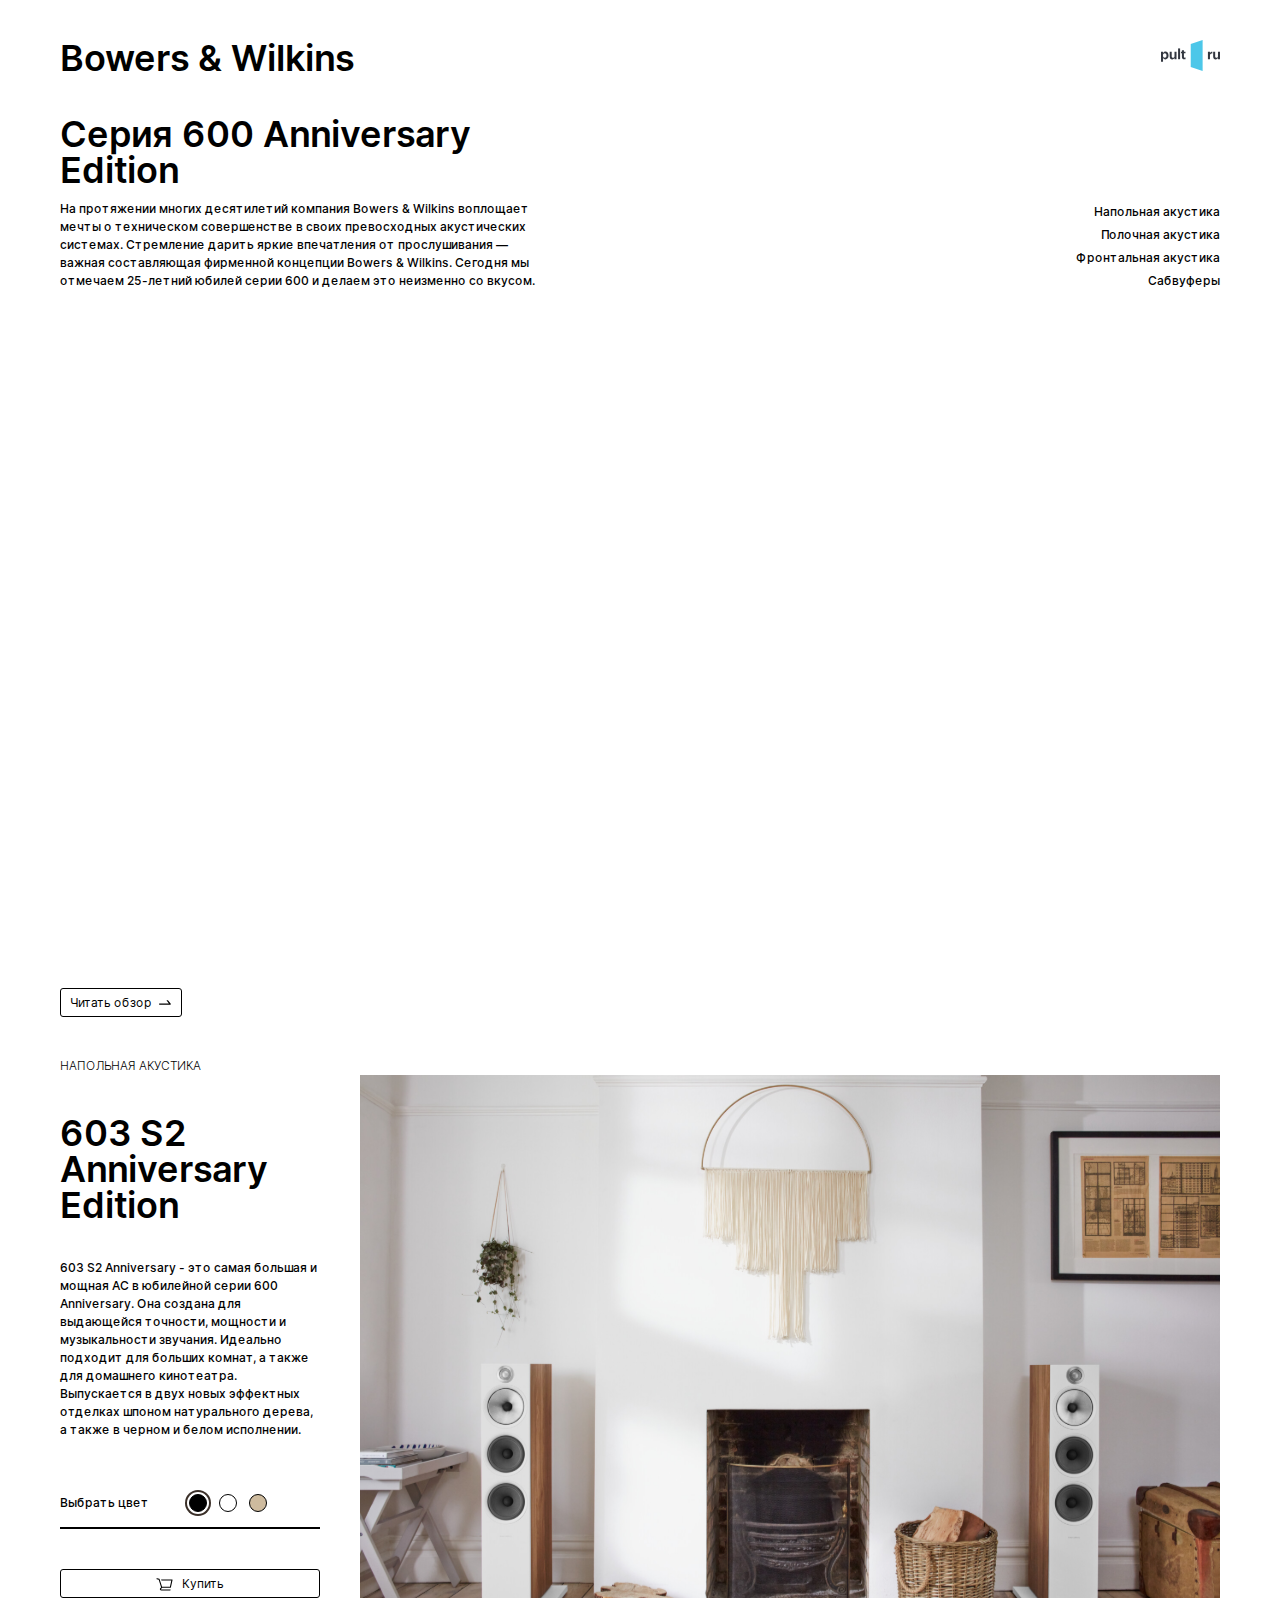
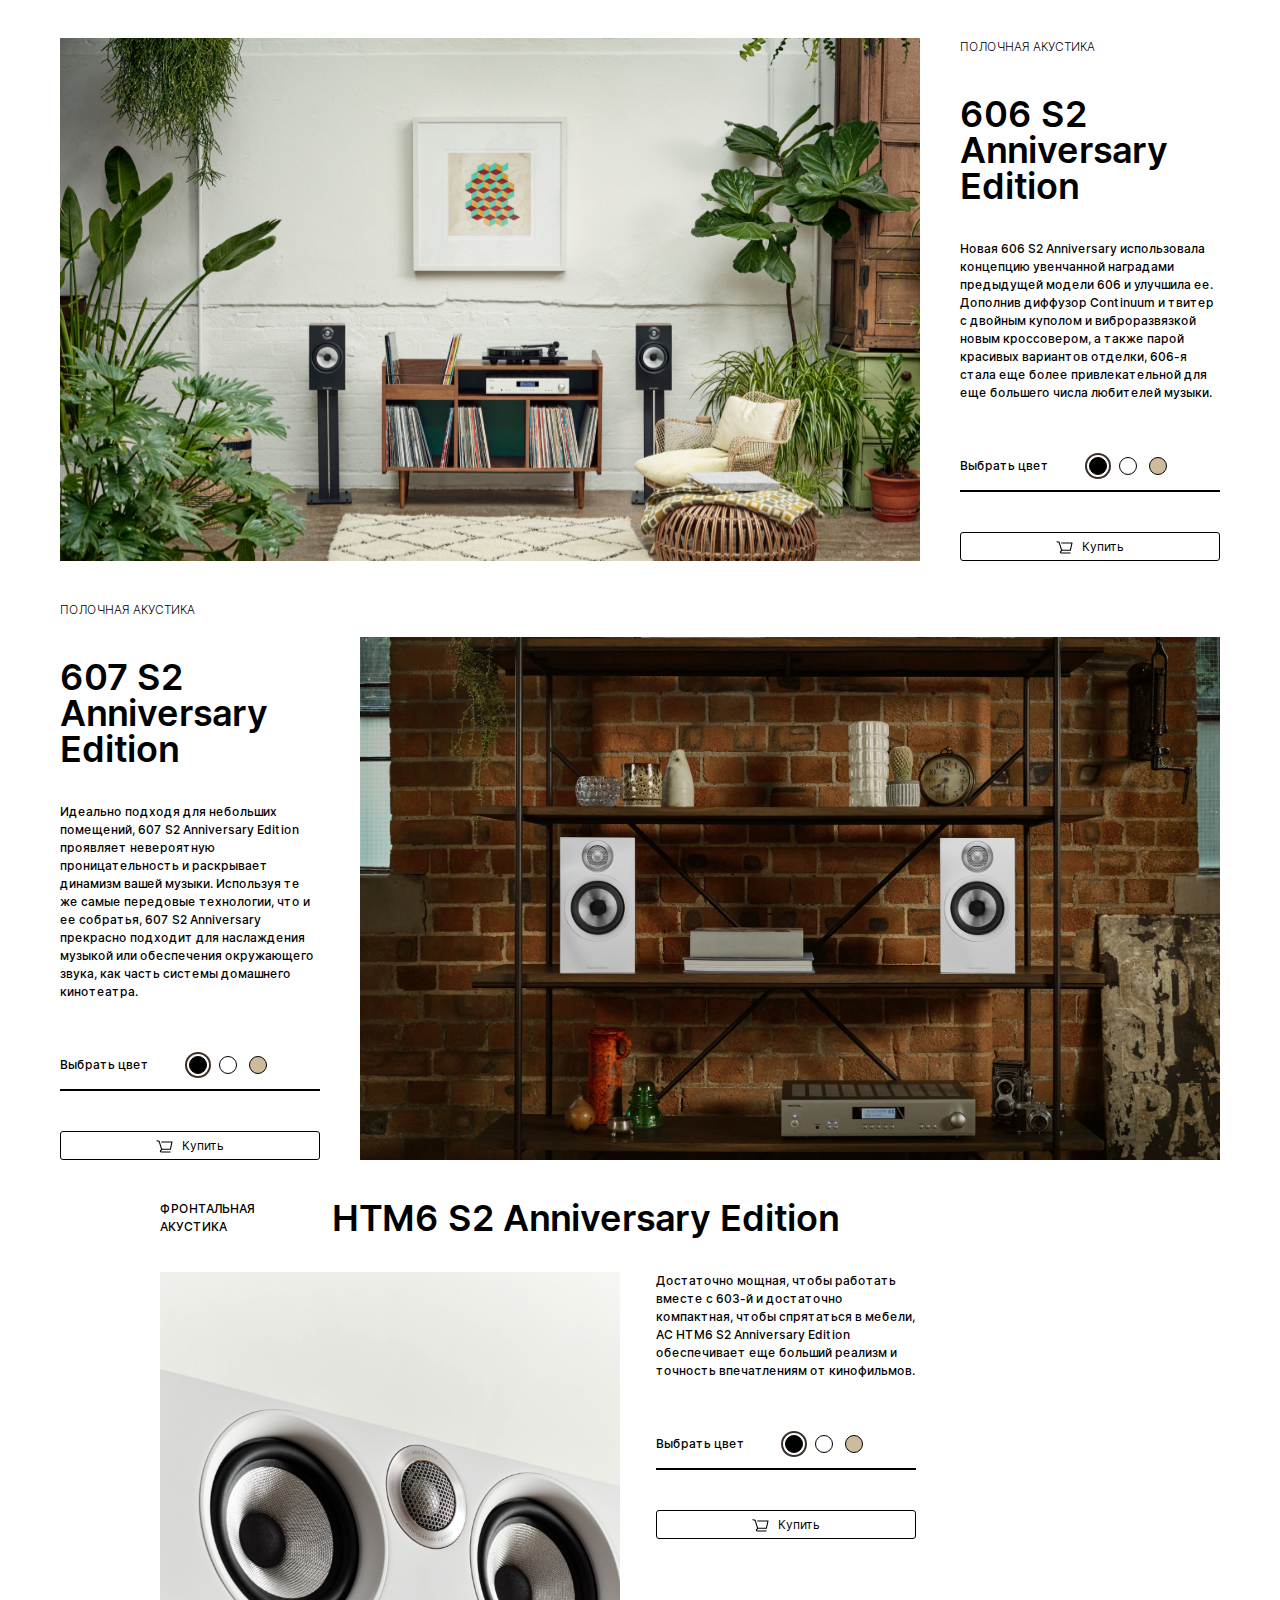
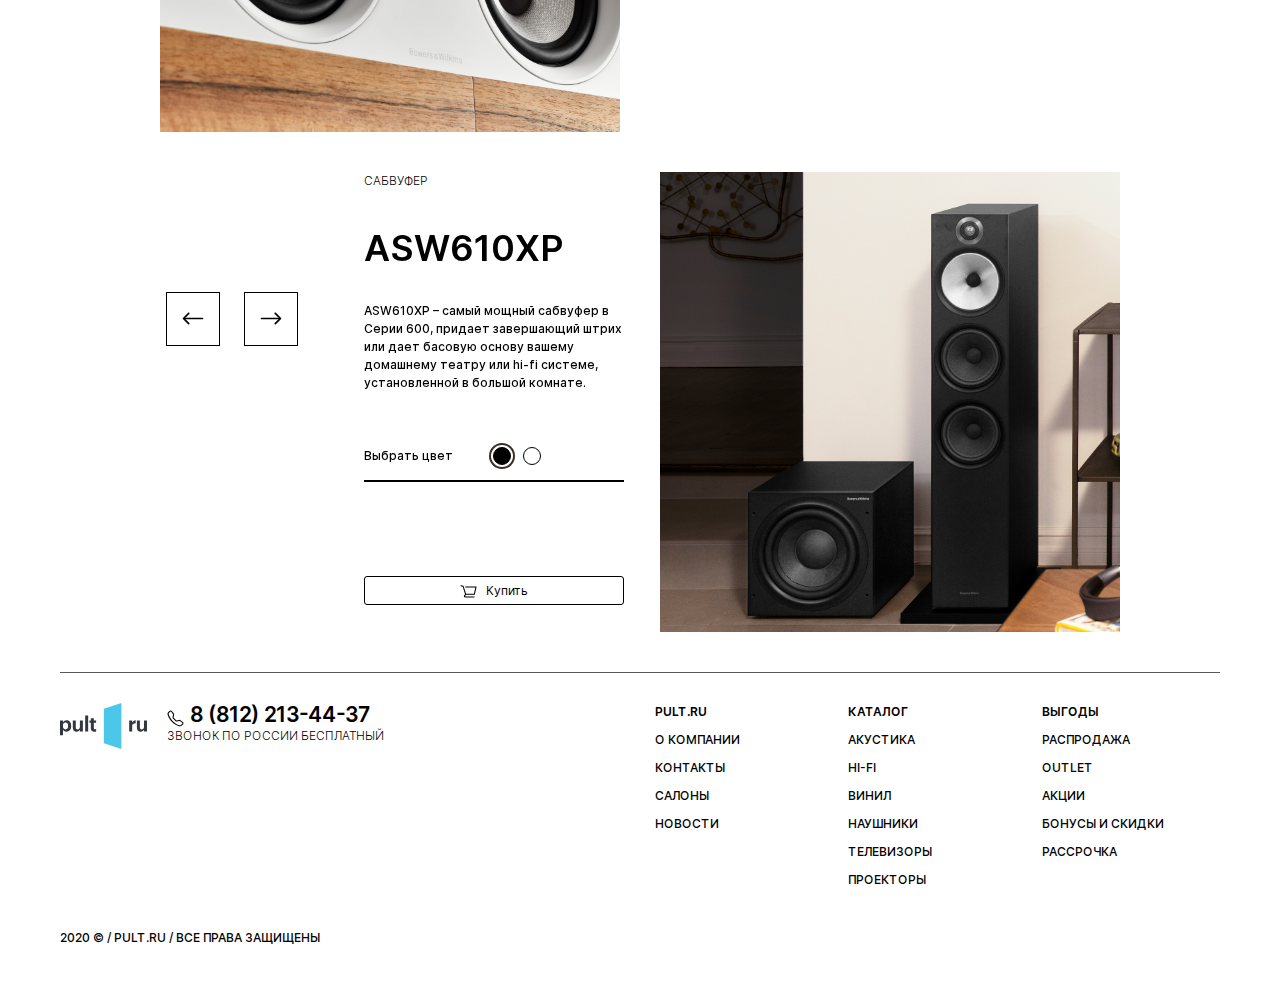
==== bw/index.html @ 17793ae1 "bw add article" ====
<!DOCTYPE html>
<html lang="en">
<head>
    <meta charset="UTF-8">
    <meta name="viewport" content="width=device-width, maximum-scale=1, initial-scale=1.0">
    <meta http-equiv="X-UA-Compatible" content="IE=edge">
    <meta name="format-detection" content="telephone=no">
    <link rel="stylesheet" href="libs/bootstrap-4.5.3-dist/css/bootstrap.min.css">
    <link rel="stylesheet" href="fonts/Inter/stylesheet.css">
    <link rel="stylesheet" charset="utf-8" type="text/css" href="css/main.css">
</head>
<body>
    <header>
        <div class="container d-flex flex-wrap justify-content-between">
            <a href="https://st-petersburg.pult.ru/product/akusticheskie-sistemy--akustika-/polochnaya-akustika/b_w/" class="title-1 col-4 col-md-3 col-lg-4 p-0">Bowers & Wilkins</a>
            <a href="https://www.pult.ru/" class="header-logo__pult col-4 col-md-2 col-lg-1 p-0 text-right">
                <img src="img/logo_pult.svg" alt="Лого pult">
            </a>

        </div>
    </header>
    <section>
        <div class="container d-flex flex-wrap justify-content-between align-items-end">
            <div class="col-5 p-0">
                <div class="title-1 w-100 mb-3">Серия 600 Anniversary Edition</div>
                <div>На протяжении многих десятилетий компания Bowers & Wilkins воплощает мечты о техническом совершенстве в своих превосходных акустических системах. Стремление дарить яркие впечатления от прослушивания — важная составляющая фирменной концепции Bowers & Wilkins. Сегодня мы отмечаем 25-летний юбилей серии 600 и делаем это неизменно со вкусом.</div>
            </div>
            <nav class="col-12 col-md-4 col-lg-2 p-0">
                <a href="#floor" class="w-100">Напольная акустика</a>
                <a href="#shelf" class="w-100">Полочная акустика</a>
                <a href="#front" class="w-100">Фронтальная акустика</a>
                <a href="#sub" class="w-100">Сабвуферы</a>
            </nav>
            <div class="w-100 iframe-wrapper mt-5">
                <iframe  class="w-100" src="https://www.youtube.com/embed/kLLnOXCxFtc" frameborder="0" allow="accelerometer; autoplay; clipboard-write; encrypted-media; gyroscope; picture-in-picture" allowfullscreen></iframe>
            </div>
            <a href="#" class="btn d-flex align-items-center justify-content-center">
                <span class="mr-2">Читать обзор</span>
                <i class="icon icon-arrow"></i>
                <i class="icon icon-arrow-black"></i>
            </a>
        </div>
    </section>
    <section id="floor">
        <div class="container d-flex flex-wrap justify-content-between align-items-end">
            <div class="banner banner-603 order-2"></div>
            <div class="item-details">
                <div class="section-descr text-uppercase">напольная акустика</div>
                <div class="title-1 mb-5">603 S2 Anniversary Edition</div>
                <div class="w-100 item-descr-txt">603 S2 Anniversary - это самая большая и мощная АС в юбилейной серии 600 Anniversary. Она создана для выдающейся точности, мощности и музыкальности звучания. Идеально подходит для больших комнат, а также для домашнего кинотеатра. Выпускается в двух новых эффектных отделках шпоном натурального дерева, а также в черном и белом исполнении.</div>
                <div class="colour-block d-flex flex-wrap align-items-center">
                    <div>Выбрать цвет</div>
                    <div class="colour-block-list d-flex flex-wrap">
                        <div class="colour-block-list-item black js-toggle-link active" data-url="https://www.pult.ru/product/napolnaya-akustika-b%26w-603-s2-anniversary-edition-matte-black" data-target=".btn-toggle-link-floor"></div>
                        <div class="colour-block-list-item white  js-toggle-link" data-url="https://www.pult.ru/product/napolnaya-akustika-b%26w-603-s2-anniversary-edition-matte-white" data-target=".btn-toggle-link-floor"></div>
                        <div class="colour-block-list-item beige  js-toggle-link" data-url="https://www.pult.ru/product/napolnaya-akustika-b%26w-603-s2-anniversary-edition-oak" data-target=".btn-toggle-link-floor"></div>
                    </div>
                </div>
                <a href="https://www.pult.ru/product/napolnaya-akustika-b%26w-603-s2-anniversary-edition-matte-black" class="btn btn-toggle-link-floor w-100">
                    <i class="icon icon-cart mr-2"></i>
                    <i class="icon icon-cart-black mr-2"></i>
                    Купить
                </a>
            </div>
        </div>
    </section>
    <section id="shelf">
        <div class="container d-flex flex-wrap justify-content-between align-items-end">
            <div class="banner banner-606"></div>
            <div class="item-details">
                <div class="section-descr text-uppercase">полочная акустика</div>
                <div class="title-1 mb-5">606 S2 Anniversary Edition</div>
                <div class="w-100 item-descr-txt">Новая 606 S2 Anniversary использовала концепцию увенчанной наградами предыдущей модели 606 и улучшила ее. Дополнив диффузор Continuum и твитер с двойным куполом и виброразвязкой новым кроссовером, а также парой красивых вариантов отделки, 606-я стала еще более привлекательной для еще большего числа любителей музыки.</div>
                <div class="colour-block d-flex flex-wrap align-items-center">
                    <div>Выбрать цвет</div>
                    <div class="colour-block-list d-flex flex-wrap">
                        <div class="colour-block-list-item black js-toggle-link active" data-url="https://www.pult.ru/product/polochnaya-akustika-b%26w-606-s2-anniversary-edition-matte-black" data-target=".btn-toggle-link-shelf"></div>
                        <div class="colour-block-list-item white  js-toggle-link" data-url="https://www.pult.ru/product/polochnaya-akustika-b%26w-606-s2-anniversary-edition-matte-white" data-target=".btn-toggle-link-shelf"></div>
                        <div class="colour-block-list-item beige  js-toggle-link" data-url="https://www.pult.ru/product/polochnaya-akustika-b%26w-606-s2-anniversary-edition-oak" data-target=".btn-toggle-link-shelf"></div>
                    </div>
                </div>
                <a href="https://www.pult.ru/product/polochnaya-akustika-b%26w-606-s2-anniversary-edition-matte-black" class="btn btn-toggle-link-shelf w-100">
                    <i class="icon icon-cart mr-2"></i>
                    <i class="icon icon-cart-black mr-2"></i>
                    Купить
                </a>
            </div>
        </div>
    </section>
    <section id="shelf2">
        <div class="container d-flex flex-wrap justify-content-between align-items-end">
            <div class="banner banner-607 order-2"></div>
            <div class="item-details mr-5">
                <div class="section-descr text-uppercase">полочная акустика</div>
                <div class="title-1 mb-5">607 S2 Anniversary Edition</div>
                <div class="w-100 item-descr-txt">Идеально подходя для небольших помещений, 607 S2 Anniversary Edition проявляет невероятную проницательность и раскрывает динамизм вашей музыки. Используя те же самые передовые технологии, что и ее собратья, 607 S2 Anniversary прекрасно подходит для наслаждения музыкой или обеспечения окружающего звука, как часть системы домашнего кинотеатра.</div>
                <div class="colour-block d-flex flex-wrap align-items-center">
                    <div>Выбрать цвет</div>
                    <div class="colour-block-list d-flex flex-wrap">
                        <div class="colour-block-list-item black js-toggle-link active" data-url="https://www.pult.ru/product/polochnaya-akustika-b%26w-607-s2-anniversary-edition-matte-black" data-target=".btn-toggle-link-shelf2"></div>
                        <div class="colour-block-list-item white  js-toggle-link" data-url="https://www.pult.ru/product/polochnaya-akustika-b%26w-607-s2-anniversary-edition-matte-white" data-target=".btn-toggle-link-shelf2"></div>
                        <div class="colour-block-list-item beige  js-toggle-link" data-url="https://www.pult.ru/product/polochnaya-akustika-b%26w-607-s2-anniversary-edition-oak" data-target=".btn-toggle-link-shelf2"></div>
                    </div>
                </div>
                <a href="https://www.pult.ru/product/polochnaya-akustika-b%26w-607-s2-anniversary-edition-matte-black" class="btn btn-toggle-link-shelf2 w-100">
                    <i class="icon icon-cart mr-2"></i>
                    <i class="icon icon-cart-black mr-2"></i>
                    Купить
                </a>
            </div>
        </div>
    </section>
    <section id="front">
        <div class="container d-flex flex-wrap">
            <div class="d-flex flex-wrap w-100">
                <div class="section-descr text-uppercase col-lg-2 p-0 mr-3">фронтальная акустика</div>
                <div class="title-1 mb-5 col-lg-7 p-0">HTM6 S2 Anniversary Edition</div>
            </div>
            <div class="banner banner-small banner-htm6 mr-5"></div>
            <div class="item-details">
                <div class="w-100 item-descr-txt">Достаточно мощная, чтобы работать вместе с 603-й и достаточно компактная, чтобы спрятаться в мебели, АС HTM6 S2 Anniversary Edition обеспечивает еще больший реализм и точность впечатлениям от кинофильмов.</div>
                <div class="colour-block d-flex flex-wrap align-items-center">
                    <div>Выбрать цвет</div>
                    <div class="colour-block-list d-flex flex-wrap">
                        <div class="colour-block-list-item black js-toggle-link active" data-url="https://www.pult.ru/product/akustika-centralnogo-kanala-b%26w-htm6-s2-anniversary-edition-matte-black" data-target=".btn-toggle-link-front"></div>
                        <div class="colour-block-list-item white  js-toggle-link" data-url="https://www.pult.ru/product/akustika-centralnogo-kanala-b%26w-htm6-s2-anniversary-edition-matte-white" data-target=".btn-toggle-link-front"></div>
                        <div class="colour-block-list-item beige  js-toggle-link" data-url="https://www.pult.ru/product/akustika-centralnogo-kanala-b%26w-htm6-s2-anniversary-edition-oak" data-target=".btn-toggle-link-front"></div>
                    </div>
                </div>
                <a href="https://www.pult.ru/product/akustika-centralnogo-kanala-b%26w-htm6-s2-anniversary-edition-matte-black" class="btn btn-toggle-link-front w-100">
                    <i class="icon icon-cart mr-2"></i>
                    <i class="icon icon-cart-black mr-2"></i>
                    Купить
                </a>
            </div>
        </div>
    </section>
    <section id="sub">
        <div class="container d-flex flex-wrap justify-content-end">
            <div class="banner banner-small banner-asw order-2"></div>
            <div class="item-details mr-5">
                <div class="section-descr text-uppercase">Сабвуфер</div>
                <div class="slider js-slider" data-autoplay="false"
                     data-autoplaySpeed="5000" data-infinite="false" data-speed="1000" data-arrows="true" data-dots="false">
                    <div class="slider-item">
                        <div class="title-1 mb-5">ASW610XP</div>
                        <div class="w-100 item-descr-txt">ASW610XP – самый мощный сабвуфер в Серии 600, придает завершающий штрих или дает басовую основу вашему домашнему театру или hi-fi системе, установленной в большой комнате.</div>
                        <div class="colour-block d-flex flex-wrap align-items-center">
                            <div>Выбрать цвет</div>
                            <div class="colour-block-list d-flex flex-wrap">
                                <div class="colour-block-list-item black js-toggle-link active" data-url="https://st-petersburg.pult.ru/product/sabvufer-b-w-asw-610xp-2018-black" data-target=".btn-toggle-link-subxp"></div>
                                <div class="colour-block-list-item white  js-toggle-link" data-url="https://st-petersburg.pult.ru/product/sabvufer-b-w-asw-610xp-2018-white" data-target=".btn-toggle-link-subxp"></div>
                            </div>
                        </div>
                    </div>
                    <div class="slider-item">
                        <div class="title-1 mb-5">ASW610</div>
                        <div class="w-100 item-descr-txt">Длинноходный басовый драйвер ASW610 диаметром 250 мм позволяет перемещать большие объемы воздуха, что необходимо для высокого качества низких частот, а его 200-ваттный аудиофильский усилитель класса D обеспечивает компактному сабвуферу малое выделение тепла.</div>
                        <div class="colour-block d-flex flex-wrap align-items-center">
                            <div>Выбрать цвет</div>
                            <div class="colour-block-list d-flex flex-wrap">
                                <div class="colour-block-list-item black js-toggle-link active" data-url="https://st-petersburg.pult.ru/product/sabvufer-b%26w-asw610--2018--matte-black" data-target=".btn-toggle-link-subxp"></div>
                                <div class="colour-block-list-item white  js-toggle-link" data-url="https://st-petersburg.pult.ru/product/sabvufer-b%26w-asw610--2018--matte-white" data-target=".btn-toggle-link-subxp"></div>
                            </div>
                        </div>
                    </div>
                    <div class="slider-item">
                        <div class="title-1 mb-5">ASW608</div>
                        <div class="w-100 item-descr-txt">При создании масштабного звучания в малых пространствах нет соперников у ASW608 - самого компактного сабвуфера в Серии 600.</div>
                        <div class="colour-block d-flex flex-wrap align-items-center">
                            <div>Выбрать цвет</div>
                            <div class="colour-block-list d-flex flex-wrap">
                                <div class="colour-block-list-item black js-toggle-link active" data-url="https://st-petersburg.pult.ru/product/sabvufer-b%26w-asw608--2018--matte-black" data-target=".btn-toggle-link-subxp"></div>
                                <div class="colour-block-list-item white  js-toggle-link" data-url="https://st-petersburg.pult.ru/product/sabvufer-b%26w-asw608--2018--matte-white" data-target=".btn-toggle-link-subxp"></div>
                            </div>
                        </div>
                    </div>
                </div>
                <a href="https://st-petersburg.pult.ru/product/sabvufer-b-w-asw-610xp-2018-black" class="btn btn-toggle-link-subxp w-100">
                    <i class="icon icon-cart mr-2"></i>
                    <i class="icon icon-cart-black mr-2"></i>
                    Купить
                </a>
            </div>
        </div>
    </section>
    <div class="container">
        <hr>
    </div>
    <footer>
        <div class="container d-flex flex-wrap justify-content-between align-items-start">
            <div class="col-12 col-md-4 p-0 mb-5 mb-md-0 d-flex flex-wrap align-items-center">
                <a href="https://www.pult.ru/" class="footer-logo">
                    <img src="img/logo_pult.svg" alt="Лого pult">
                </a>
                <div class="contacts">
                    <div><i class="icon icon-phone mr-2"></i><span class="text-bold text-uppercase">8 (812) 213-44-37</span></div>
                    <div class="contacts-descr text-uppercase">Звонок по России бесплатный</div>
                </div>
            </div>
            <div class="col-12 col-md-6 p-0 d-flex flex-wrap justify-content-between">
                <div class="col-4 text-uppercase">
                    <div class="bold">PULT.RU</div>
                    <a href="https://www.pult.ru/company/pochemu-vybirayut-pult-ru">О компании</a>
                    <a href="https://www.pult.ru/contacts/">контакты</a>
                    <a href="https://www.pult.ru/contacts/">салоны</a>
                    <a href="https://www.pult.ru/news/">новости</a>
                </div>
                <div class="col-4 text-uppercase">
                    <div class="bold">Каталог</div>
                    <a href="https://www.pult.ru/main/akustika/index.html">акустика</a>
                    <a href="https://www.pult.ru/main/hi-fi/index.html">Hi-Fi</a>
                    <a href="https://www.pult.ru/main/vinil/index.html">винил</a>
                    <a href="https://www.pult.ru/main/naushniki/index.html">наушники</a>
                    <a href="https://www.pult.ru/main/televizory/index.html">телевизоры</a>
                    <a href="https://www.pult.ru/main/proektory/index.html">проекторы</a>
                </div>
                <div class="col-4 text-uppercase">
                    <div class="bold">выгоды</div>
                    <a href="https://www.pult.ru/sale/rasprodaja/">распродажа</a>
                    <a href="https://www.pult.ru/sale/outlet/">Outlet</a>
                    <a href="https://www.pult.ru/action/">акции</a>
                    <a href="https://www.pult.ru/skidki-i-bonusi/">бонусы и скидки</a>
                    <a href="https://www.pult.ru/oplata/pokupka-v-rassrochku">рассрочка</a>
                </div>
            </div>
            <div class="col-12 p-0 rights-block text-uppercase">
                2020 © / pult.ru / все права защищены
            </div>
        </div>
    </footer>
    <script src="libs/jquery1.12.4/script.js"></script>
    <script src="libs/slick/script.js"></script>
    <script src="js/modules/slider/script.js"></script>
    <script src="libs/bootstrap-4.5.3-dist/js/bootstrap.min.js"></script>
    <script src="js/index.js"></script>
</body>
</html>
---- bw/fonts/Inter/stylesheet.css ----
@font-face {
    font-family: 'Inter';
    src: url('Inter-BoldItalic.eot');
    src: local('Inter Bold Italic'), local('Inter-BoldItalic'),
        url('Inter-BoldItalic.eot?#iefix') format('embedded-opentype'),
        url('Inter-BoldItalic.woff2') format('woff2'),
        url('Inter-BoldItalic.woff') format('woff'),
        url('Inter-BoldItalic.ttf') format('truetype');
    font-weight: bold;
    font-style: italic;
}

@font-face {
    font-family: 'Inter';
    src: url('Inter-MediumItalic.eot');
    src: local('Inter Medium Italic'), local('Inter-MediumItalic'),
        url('Inter-MediumItalic.eot?#iefix') format('embedded-opentype'),
        url('Inter-MediumItalic.woff2') format('woff2'),
        url('Inter-MediumItalic.woff') format('woff'),
        url('Inter-MediumItalic.ttf') format('truetype');
    font-weight: 500;
    font-style: italic;
}

@font-face {
    font-family: 'Inter';
    src: url('Inter-ThinItalicBETA.eot');
    src: local('Inter Thin Italic BETA'), local('Inter-ThinItalicBETA'),
        url('Inter-ThinItalicBETA.eot?#iefix') format('embedded-opentype'),
        url('Inter-ThinItalicBETA.woff2') format('woff2'),
        url('Inter-ThinItalicBETA.woff') format('woff'),
        url('Inter-ThinItalicBETA.ttf') format('truetype');
    font-weight: 100;
    font-style: italic;
}

@font-face {
    font-family: 'Inter';
    src: url('Inter-Regular.eot');
    src: local('Inter Regular'), local('Inter-Regular'),
        url('Inter-Regular.eot?#iefix') format('embedded-opentype'),
        url('Inter-Regular.woff2') format('woff2'),
        url('Inter-Regular.woff') format('woff'),
        url('Inter-Regular.ttf') format('truetype');
    font-weight: normal;
    font-style: normal;
}

@font-face {
    font-family: 'Inter';
    src: url('Inter-Black.eot');
    src: local('Inter Black'), local('Inter-Black'),
        url('Inter-Black.eot?#iefix') format('embedded-opentype'),
        url('Inter-Black.woff2') format('woff2'),
        url('Inter-Black.woff') format('woff'),
        url('Inter-Black.ttf') format('truetype');
    font-weight: 900;
    font-style: normal;
}

@font-face {
    font-family: 'Inter';
    src: url('Inter-BlackItalic.eot');
    src: local('Inter Black Italic'), local('Inter-BlackItalic'),
        url('Inter-BlackItalic.eot?#iefix') format('embedded-opentype'),
        url('Inter-BlackItalic.woff2') format('woff2'),
        url('Inter-BlackItalic.woff') format('woff'),
        url('Inter-BlackItalic.ttf') format('truetype');
    font-weight: 900;
    font-style: italic;
}

@font-face {
    font-family: 'Inter';
    src: url('Inter-LightBETA.eot');
    src: local('Inter Light BETA'), local('Inter-LightBETA'),
        url('Inter-LightBETA.eot?#iefix') format('embedded-opentype'),
        url('Inter-LightBETA.woff2') format('woff2'),
        url('Inter-LightBETA.woff') format('woff'),
        url('Inter-LightBETA.ttf') format('truetype');
    font-weight: 300;
    font-style: normal;
}

@font-face {
    font-family: 'Inter';
    src: url('Inter-SemiBold.eot');
    src: local('Inter Semi Bold'), local('Inter-SemiBold'),
        url('Inter-SemiBold.eot?#iefix') format('embedded-opentype'),
        url('Inter-SemiBold.woff2') format('woff2'),
        url('Inter-SemiBold.woff') format('woff'),
        url('Inter-SemiBold.ttf') format('truetype');
    font-weight: 600;
    font-style: normal;
}

@font-face {
    font-family: 'Inter';
    src: url('Inter-ExtraBoldItalic.eot');
    src: local('Inter Extra Bold Italic'), local('Inter-ExtraBoldItalic'),
        url('Inter-ExtraBoldItalic.eot?#iefix') format('embedded-opentype'),
        url('Inter-ExtraBoldItalic.woff2') format('woff2'),
        url('Inter-ExtraBoldItalic.woff') format('woff'),
        url('Inter-ExtraBoldItalic.ttf') format('truetype');
    font-weight: 800;
    font-style: italic;
}

@font-face {
    font-family: 'Inter';
    src: url('Inter-Bold.eot');
    src: local('Inter Bold'), local('Inter-Bold'),
        url('Inter-Bold.eot?#iefix') format('embedded-opentype'),
        url('Inter-Bold.woff2') format('woff2'),
        url('Inter-Bold.woff') format('woff'),
        url('Inter-Bold.ttf') format('truetype');
    font-weight: bold;
    font-style: normal;
}

@font-face {
    font-family: 'Inter';
    src: url('Inter-ExtraLightItalicBETA.eot');
    src: local('Inter Extra Light Italic BETA'), local('Inter-ExtraLightItalicBETA'),
        url('Inter-ExtraLightItalicBETA.eot?#iefix') format('embedded-opentype'),
        url('Inter-ExtraLightItalicBETA.woff2') format('woff2'),
        url('Inter-ExtraLightItalicBETA.woff') format('woff'),
        url('Inter-ExtraLightItalicBETA.ttf') format('truetype');
    font-weight: 200;
    font-style: italic;
}

@font-face {
    font-family: 'Inter';
    src: url('Inter-ExtraLightBETA.eot');
    src: local('Inter Extra Light BETA'), local('Inter-ExtraLightBETA'),
        url('Inter-ExtraLightBETA.eot?#iefix') format('embedded-opentype'),
        url('Inter-ExtraLightBETA.woff2') format('woff2'),
        url('Inter-ExtraLightBETA.woff') format('woff'),
        url('Inter-ExtraLightBETA.ttf') format('truetype');
    font-weight: 200;
    font-style: normal;
}

@font-face {
    font-family: 'Inter';
    src: url('Inter-ExtraBold.eot');
    src: local('Inter Extra Bold'), local('Inter-ExtraBold'),
        url('Inter-ExtraBold.eot?#iefix') format('embedded-opentype'),
        url('Inter-ExtraBold.woff2') format('woff2'),
        url('Inter-ExtraBold.woff') format('woff'),
        url('Inter-ExtraBold.ttf') format('truetype');
    font-weight: 800;
    font-style: normal;
}

@font-face {
    font-family: 'Inter';
    src: url('Inter-ThinBETA.eot');
    src: local('Inter Thin BETA'), local('Inter-ThinBETA'),
        url('Inter-ThinBETA.eot?#iefix') format('embedded-opentype'),
        url('Inter-ThinBETA.woff2') format('woff2'),
        url('Inter-ThinBETA.woff') format('woff'),
        url('Inter-ThinBETA.ttf') format('truetype');
    font-weight: 100;
    font-style: normal;
}

@font-face {
    font-family: 'Inter';
    src: url('Inter-LightItalicBETA.eot');
    src: local('Inter Light Italic BETA'), local('Inter-LightItalicBETA'),
        url('Inter-LightItalicBETA.eot?#iefix') format('embedded-opentype'),
        url('Inter-LightItalicBETA.woff2') format('woff2'),
        url('Inter-LightItalicBETA.woff') format('woff'),
        url('Inter-LightItalicBETA.ttf') format('truetype');
    font-weight: 300;
    font-style: italic;
}

@font-face {
    font-family: 'Inter';
    src: url('Inter-Italic.eot');
    src: local('Inter Italic'), local('Inter-Italic'),
        url('Inter-Italic.eot?#iefix') format('embedded-opentype'),
        url('Inter-Italic.woff2') format('woff2'),
        url('Inter-Italic.woff') format('woff'),
        url('Inter-Italic.ttf') format('truetype');
    font-weight: normal;
    font-style: italic;
}

@font-face {
    font-family: 'Inter';
    src: url('Inter-SemiBoldItalic.eot');
    src: local('Inter Semi Bold Italic'), local('Inter-SemiBoldItalic'),
        url('Inter-SemiBoldItalic.eot?#iefix') format('embedded-opentype'),
        url('Inter-SemiBoldItalic.woff2') format('woff2'),
        url('Inter-SemiBoldItalic.woff') format('woff'),
        url('Inter-SemiBoldItalic.ttf') format('truetype');
    font-weight: 600;
    font-style: italic;
}

@font-face {
    font-family: 'Inter';
    src: url('Inter-Medium.eot');
    src: local('Inter Medium'), local('Inter-Medium'),
        url('Inter-Medium.eot?#iefix') format('embedded-opentype'),
        url('Inter-Medium.woff2') format('woff2'),
        url('Inter-Medium.woff') format('woff'),
        url('Inter-Medium.ttf') format('truetype');
    font-weight: 500;
    font-style: normal;
}
---- bw/css/main.css ----
.icon {
  position: relative;
  display: inline-block;
  vertical-align: middle;
  background-repeat: no-repeat;
  background-size: contain;
  transition: 0.3s opacity;
}
.icon.icon-arrow {
  width: 14.38px;
  height: 5.31px;
  background-image: url("../img/icons/arrow-right.svg");
}
.icon.icon-arrow-black {
  width: 14.38px;
  height: 5.31px;
  background-image: url("../img/icons/arrow-right-black.svg");
}
.icon.icon-arrow-full-white {
  width: 22.5px;
  height: 13px;
  background-image: url("../img/icons/arrow-white.svg");
}
.icon.icon-arrow-full-black {
  width: 22.5px;
  height: 13px;
  background-image: url("../img/icons/arrow-black.svg");
}
.icon.icon-cart {
  width: 17.01px;
  height: 13.02px;
  background-image: url("../img/icons/cart.svg");
}
.icon.icon-cart-black {
  width: 17.01px;
  height: 13.02px;
  background-image: url("../img/icons/cart-black.svg");
}
.icon.icon-phone {
  width: 17px;
  height: 17px;
  background-image: url("../img/icons/phone.svg");
}
* {
  box-sizing: border-box;
}
html,
body {
  margin: 0;
  padding: 0;
  font-family: 'Inter';
  font-weight: 500;
  font-size: 12px!important;
  line-height: 18px;
  color: #000;
}
a {
  color: #000;
}
a:hover {
  color: #000000;
  text-decoration: underline;
}
.title-1 {
  font-weight: 600;
  font-size: 36px;
  line-height: 1;
}
.text-bold {
  font-weight: 600;
  font-size: 21px;
}
.container {
  max-width: calc(1280px - 120px) !important;
  padding: 0!important;
  margin: 0 auto;
}
header {
  padding-top: 40px;
  padding-bottom: 40px;
}
header .header-logo__monitor {
  width: 160px;
}
header .header-logo__pult {
  width: 59px;
}
section {
  padding-bottom: 40px;
}
#front .container,
#sub .container {
  max-width: calc(1280px - 320px) !important;
}
nav {
  text-align: end;
}
nav a {
  display: block;
}
nav a + a {
  margin-top: 5px;
}
.iframe-wrapper {
  margin-bottom: 40px;
}
.iframe-wrapper iframe {
  height: 617px;
}
a.btn {
  background-color: #fff;
  color: #000;
  border: 1px solid #000;
}
a.btn .icon-arrow-black,
a.btn .icon-cart-black {
  display: inherit;
}
a.btn .icon-arrow,
a.btn .icon-cart {
  display: none;
}
a.btn:hover {
  background-color: #000;
  color: #fff;
}
a.btn:hover .icon-arrow-black,
a.btn:hover .icon-cart-black {
  display: none;
}
a.btn:hover .icon-arrow,
a.btn:hover .icon-cart {
  display: inherit;
}
.banner {
  width: 860px;
  height: 523px;
  background-size: cover;
  background-repeat: no-repeat;
}
.banner.banner-603 {
  background-image: url("../img/603.svg");
}
.banner.banner-606 {
  background-image: url("../img/606.svg");
}
.banner.banner-607 {
  background-image: url("../img/607.svg");
}
.banner.banner-small {
  width: 460px;
  height: 460px;
}
.banner.banner-small.banner-htm6 {
  background-image: url("../img/HTM6.svg");
}
.banner.banner-small.banner-asw {
  background-image: url("../img/ASW610XP.svg");
}
.item-details {
  width: 260px;
  position: relative;
}
.item-details .section-descr {
  font-weight: 300;
  margin-bottom: 40px;
}
.item-details .title-1 {
  margin-bottom: 40px;
}
.item-details .item-descr-txt {
  margin-bottom: 40px;
}
.item-details .colour-block {
  padding: 15px 0 15px 0;
}
.item-details .colour-block {
  border-bottom: 2px solid #000;
  margin-bottom: 40px;
}
.item-details .colour-block .colour-block-list {
  margin-left: 40px;
}
.item-details .colour-block .colour-block-list .colour-block-list-item {
  width: 18px;
  height: 18px;
  cursor: pointer;
  border-radius: 50%;
  border: 1px solid #000000;
}
.item-details .colour-block .colour-block-list .colour-block-list-item.black {
  background-color: #000000;
}
.item-details .colour-block .colour-block-list .colour-block-list-item.white {
  background-color: #ffffff;
}
.item-details .colour-block .colour-block-list .colour-block-list-item.beige {
  background-color: #CEBB9E;
}
.item-details .colour-block .colour-block-list .colour-block-list-item.active {
  box-shadow: 0 0 0 2px white, 0 0 0 4px #3A2F28;
}
.item-details .colour-block .colour-block-list .colour-block-list-item:hover {
  opacity: 0.8;
}
.item-details .colour-block .colour-block-list .colour-block-list-item + .colour-block-list-item {
  margin-left: 12px;
}
.item-details .slider {
  overflow: hidden;
}
.item-details .slider .slider-item:focus {
  outline: none;
}
.item-details .slider .slick-track {
  display: flex;
  flex-wrap: wrap;
}
.item-details .slider .slick-arrow {
  width: 54px;
  height: 54px;
  padding: 20px 15px;
  line-height: 1;
  background-color: #fff;
  border: 1px solid #000;
  position: absolute;
  display: flex;
  justify-content: center;
  align-items: center;
  top: 26%;
}
.item-details .slider .slick-arrow:hover {
  background-color: #000;
}
.item-details .slider .slick-arrow.arrow-right {
  left: -46%;
}
.item-details .slider .slick-arrow.arrow-right .icon-arrow-full-black {
  display: inline-block;
}
.item-details .slider .slick-arrow.arrow-right .icon-arrow-full-white {
  display: none;
}
.item-details .slider .slick-arrow.arrow-right:hover .icon-arrow-full-black {
  display: none;
}
.item-details .slider .slick-arrow.arrow-right:hover .icon-arrow-full-white {
  display: inline-block;
  transform: rotate(180deg);
}
.item-details .slider .slick-arrow.arrow-left {
  left: -76%;
}
.item-details .slider .slick-arrow.arrow-left .icon-arrow-full-black {
  display: inline-block;
  transform: rotate(180deg);
}
.item-details .slider .slick-arrow.arrow-left .icon-arrow-full-white {
  display: none;
}
.item-details .slider .slick-arrow.arrow-left:hover .icon-arrow-full-black {
  display: none;
}
.item-details .slider .slick-arrow.arrow-left:hover .icon-arrow-full-white {
  display: inline-block;
}
hr {
  margin: 0;
  padding: 0;
  border: 0;
  height: 1px;
  width: 100%;
  background-color: #575757;
}
footer {
  font-size: 12px;
  padding-top: 30px;
}
footer .bold {
  font-weight: 600;
}
footer .footer-logo {
  margin-right: 20px;
}
footer .footer-logo img {
  width: 87px;
}
footer .contacts-descr {
  font-weight: 300;
}
footer a {
  display: block;
}
footer a:hover {
  color: #4cc7e9;
  transition: color 0.3s;
  text-decoration: none;
}
footer a + a,
footer .bold + a {
  margin-top: 10px;
}
footer .rights-block {
  margin-top: 40px;
  margin-bottom: 40px;
}
@media (min-width: 320px) and (max-width: 767px) {
  .iframe-wrapper {
    margin-bottom: 15px;
  }
  .iframe-wrapper iframe {
    height: 190px;
  }
  .item-details .item-img {
    width: 304px;
  }
  .item-details .item-descr .colour-block .colour-block-list {
    width: 100%;
    margin-left: unset;
    margin-top: 12px;
  }
  .item-details .item-descr .colour-block.silver {
    border-bottom: none;
  }
  .item-details .item-descr .achievement .achievement-block-list {
    width: 100%;
    margin-left: unset;
    margin-top: 12px;
  }
}
@media (min-width: 768px) and (max-width: 1199px) {
  .title-1 {
    font-size: 36px;
  }
  .iframe-wrapper {
    margin-bottom: 20px;
  }
  .iframe-wrapper iframe {
    height: 384px;
  }
  .banner {
    height: 200px;
    background-position: 86%;
  }
  .item-details .item-img {
    width: 350px;
  }
  .item-details .item-descr .colour-block {
    width: 100%;
  }
  .item-details .item-descr .colour-block .colour-block-list {
    margin-left: unset;
    margin-top: 12px;
  }
  .item-details .item-descr .colour-block.silver {
    border-bottom: none;
  }
  .item-details .item-descr .achievement .achievement-block-list {
    width: 100%;
    margin-left: unset;
    margin-top: 12px;
  }
}
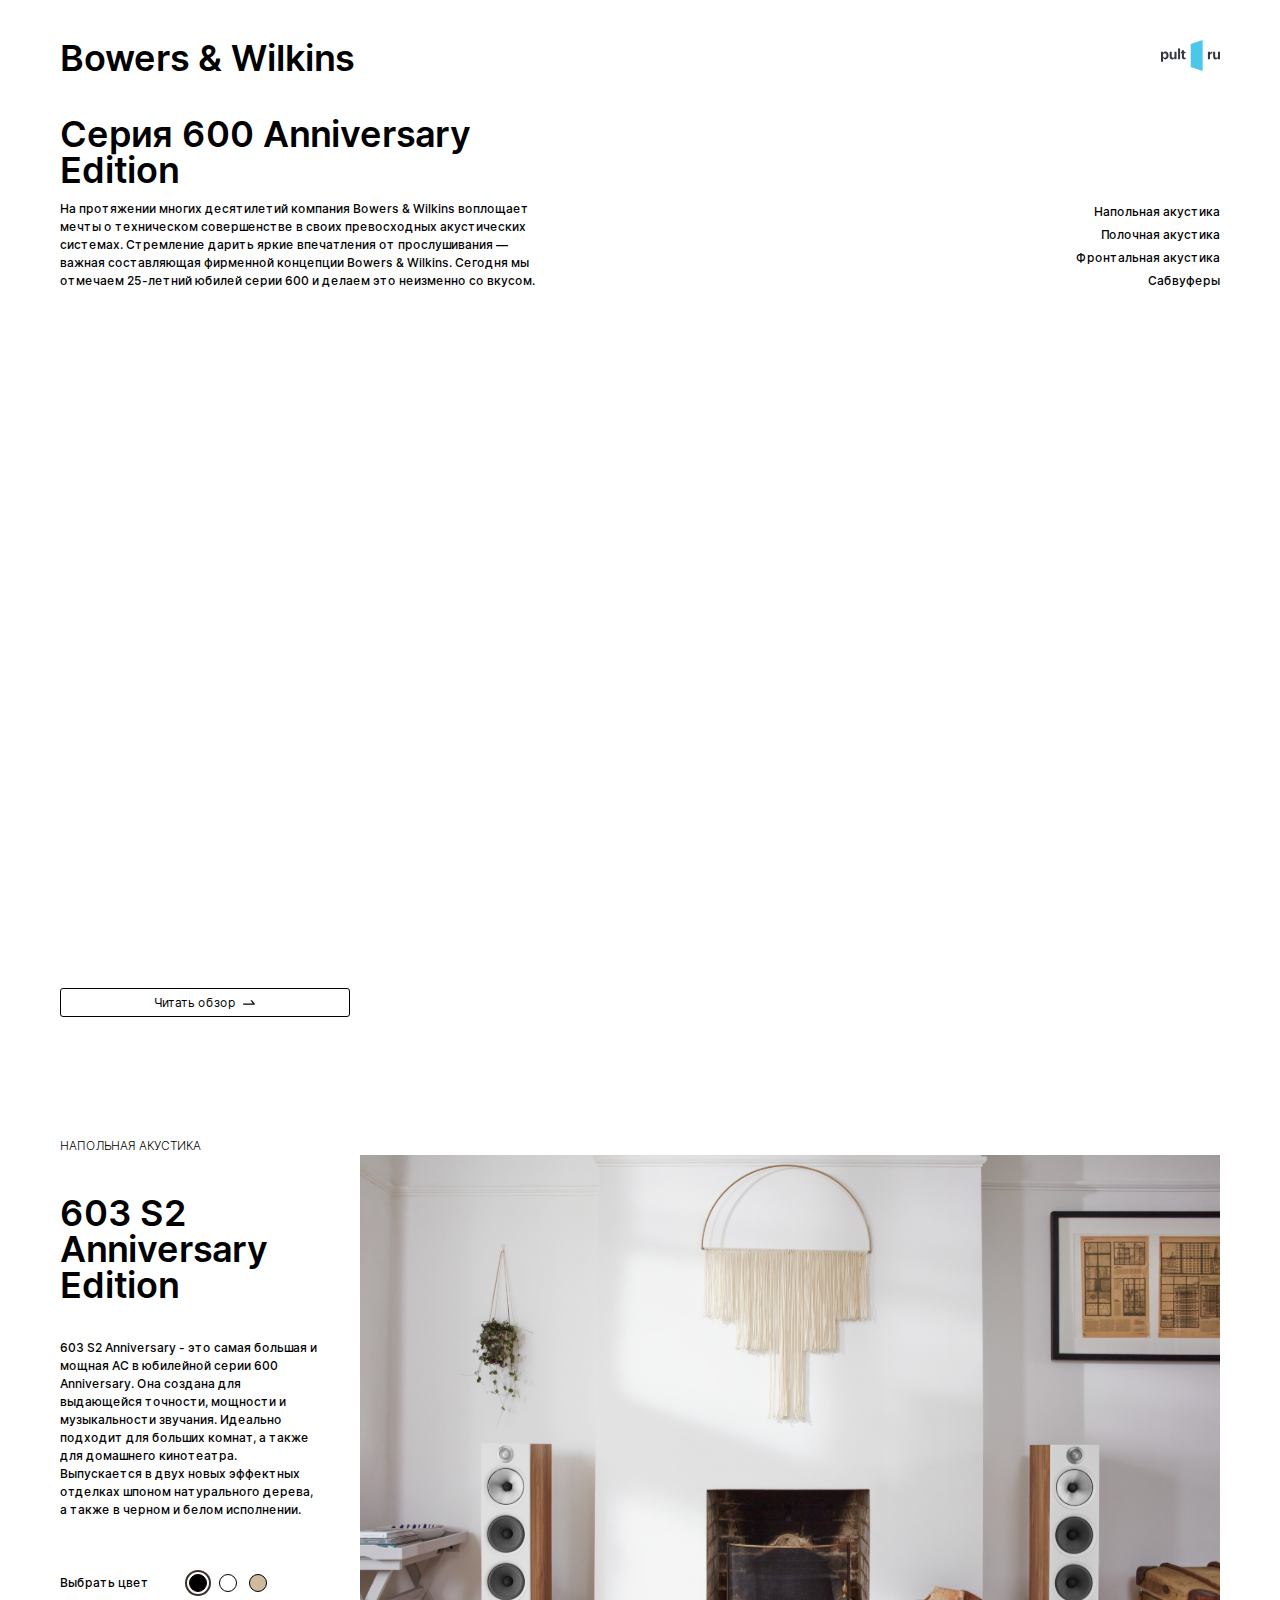
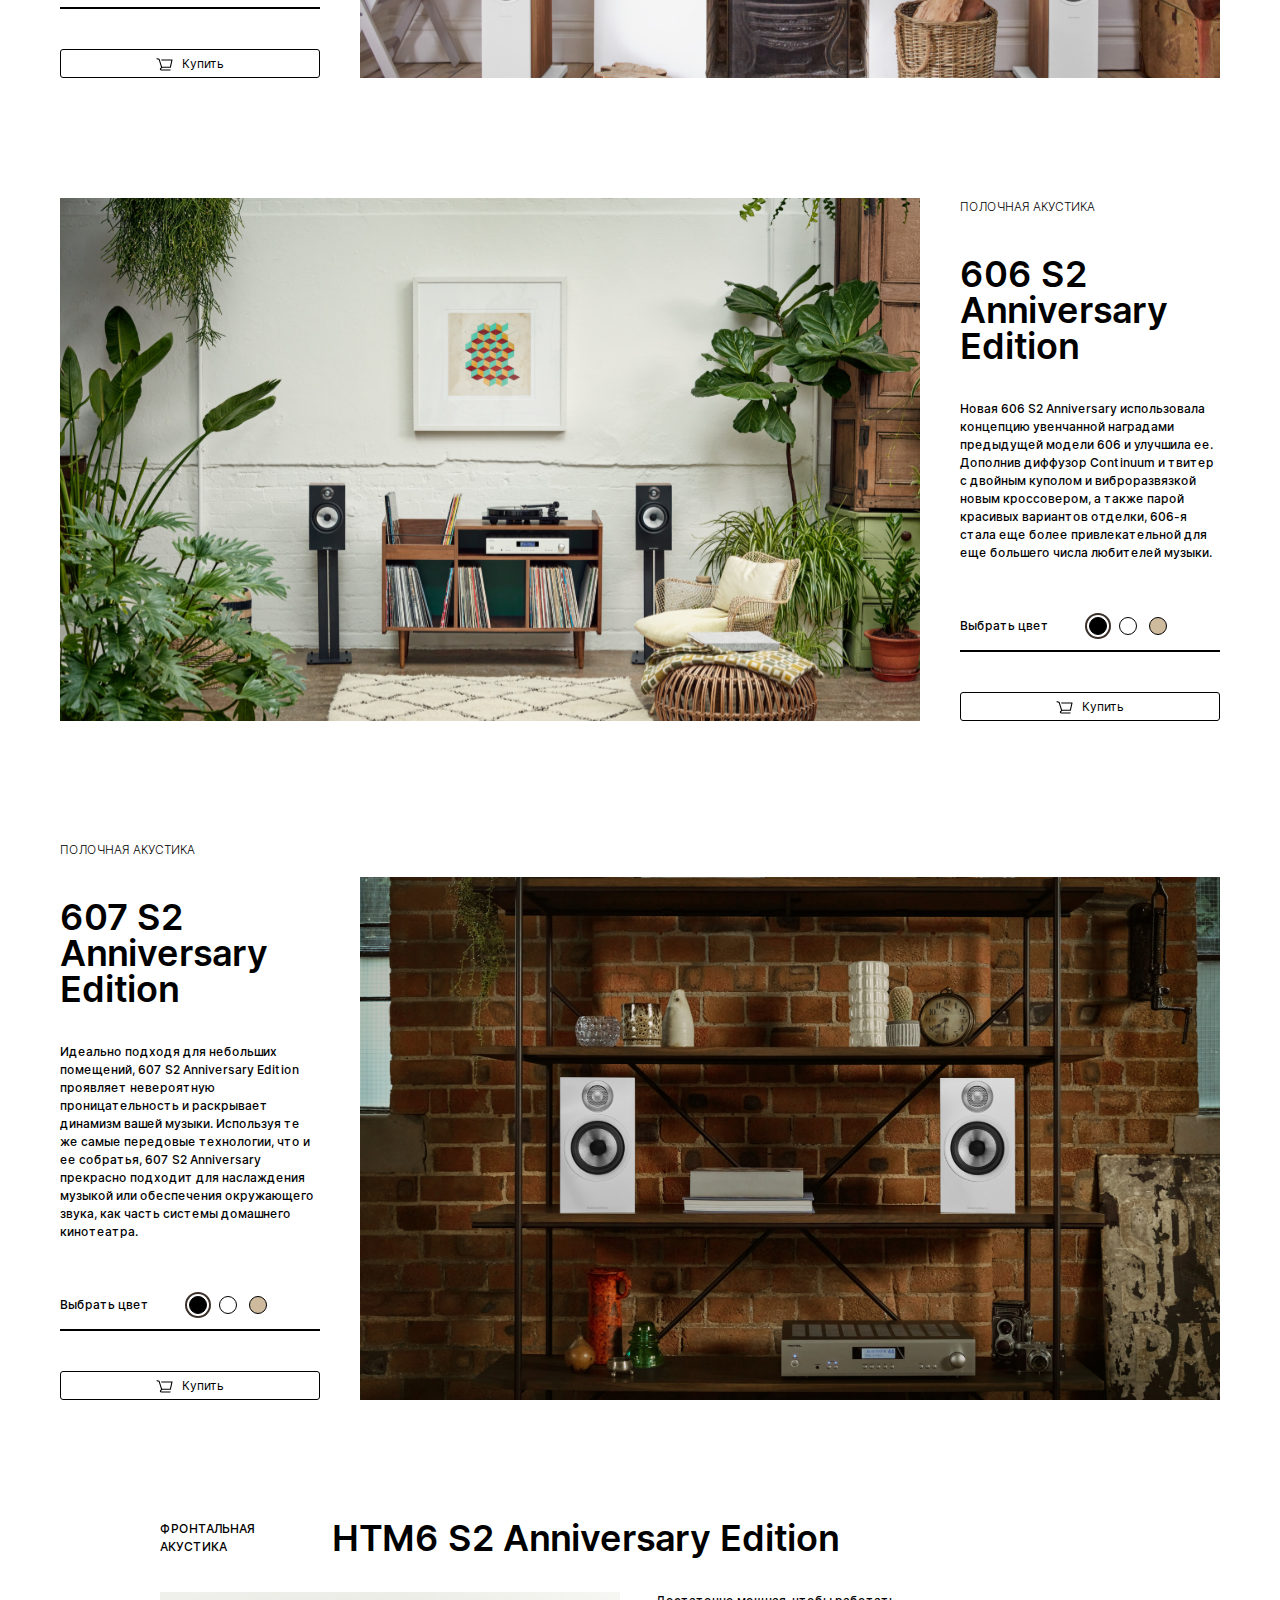
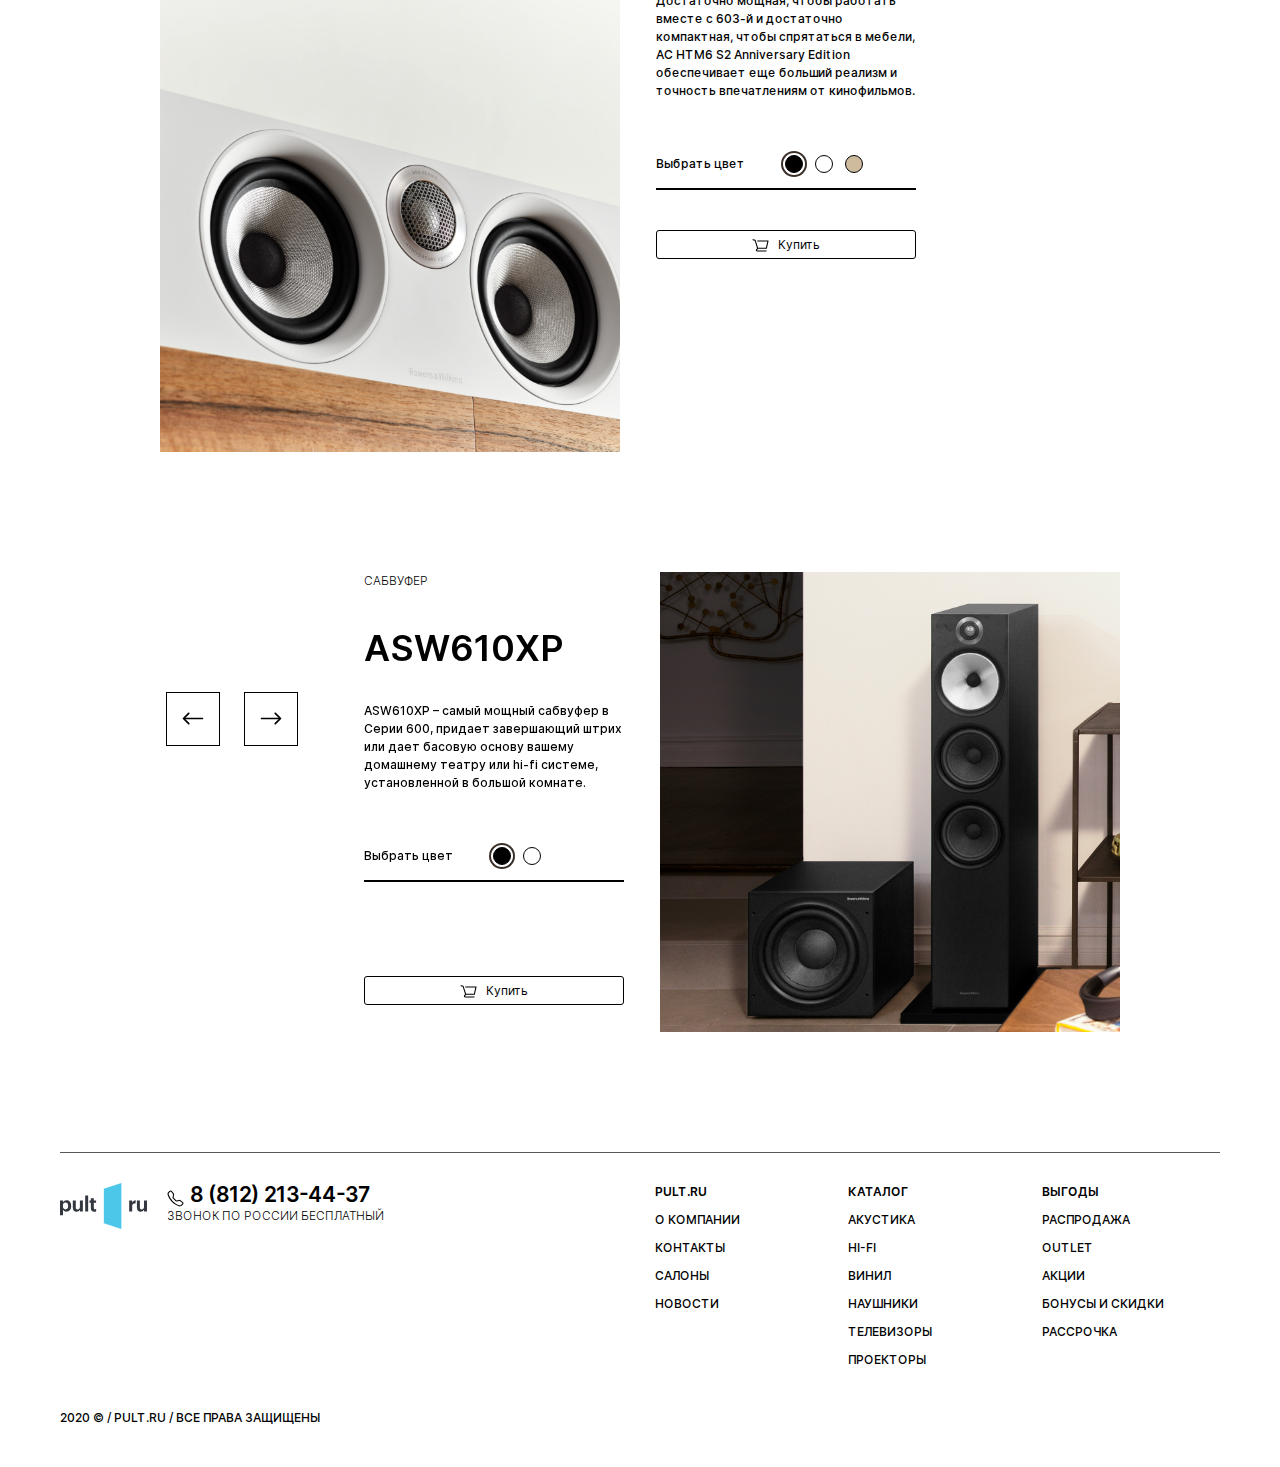
==== commit a7264177: "tablet" ====
--- a/bw/index.html
+++ b/bw/index.html
@@ -21,11 +21,11 @@
     </header>
     <section>
         <div class="container d-flex flex-wrap justify-content-between align-items-end">
-            <div class="col-5 p-0">
+            <div class="col-md-9 col-lg-5 p-0 p-0">
                 <div class="title-1 w-100 mb-3">Серия 600 Anniversary Edition</div>
                 <div>На протяжении многих десятилетий компания Bowers & Wilkins воплощает мечты о техническом совершенстве в своих превосходных акустических системах. Стремление дарить яркие впечатления от прослушивания — важная составляющая фирменной концепции Bowers & Wilkins. Сегодня мы отмечаем 25-летний юбилей серии 600 и делаем это неизменно со вкусом.</div>
             </div>
-            <nav class="col-12 col-md-4 col-lg-2 p-0">
+            <nav class="col-12 col-md-3 col-lg-2 p-0">
                 <a href="#floor" class="w-100">Напольная акустика</a>
                 <a href="#shelf" class="w-100">Полочная акустика</a>
                 <a href="#front" class="w-100">Фронтальная акустика</a>
@@ -34,7 +34,7 @@
             <div class="w-100 iframe-wrapper mt-5">
                 <iframe  class="w-100" src="https://www.youtube.com/embed/kLLnOXCxFtc" frameborder="0" allow="accelerometer; autoplay; clipboard-write; encrypted-media; gyroscope; picture-in-picture" allowfullscreen></iframe>
             </div>
-            <a href="#" class="btn d-flex align-items-center justify-content-center">
+            <a href="#" class="btn d-flex align-items-center justify-content-center col-12 col-md-5 col-lg-3">
                 <span class="mr-2">Читать обзор</span>
                 <i class="icon icon-arrow"></i>
                 <i class="icon icon-arrow-black"></i>
--- a/bw/css/main.css
+++ b/bw/css/main.css
@@ -86,7 +86,7 @@
   width: 59px;
 }
 section {
-  padding-bottom: 40px;
+  padding-bottom: 120px;
 }
 #front .container,
 #sub .container {
@@ -329,9 +329,17 @@
   }
 }
 @media (min-width: 768px) and (max-width: 1199px) {
+  .container {
+    max-width: 736px!important;
+    padding: 0!important;
+    margin: 0 auto;
+  }
   .title-1 {
     font-size: 36px;
   }
+  section {
+    padding-bottom: 80px;
+  }
   .iframe-wrapper {
     margin-bottom: 20px;
   }
@@ -339,8 +347,27 @@
     height: 384px;
   }
   .banner {
-    height: 200px;
+    width: 436px;
     background-position: 86%;
+  }
+  .banner.banner-606 {
+    background-position: 51%;
+  }
+  .banner.banner-607 {
+    background-position: 71%;
+  }
+  .banner.banner-small {
+    width: 276px;
+  }
+  .banner.banner-small.banner-htm6 {
+    width: 436px;
+  }
+  .banner.banner-small.banner-asw {
+    width: 276px;
+  }
+  #front .container,
+  #sub .container {
+    max-width: 736px!important;
   }
   .item-details .item-img {
     width: 350px;
@@ -360,4 +387,10 @@
     margin-left: unset;
     margin-top: 12px;
   }
-}
+  .item-details .slider .slick-arrow.arrow-right {
+    left: -36%;
+  }
+  .item-details .slider .slick-arrow.arrow-left {
+    left: -63%;
+  }
+}
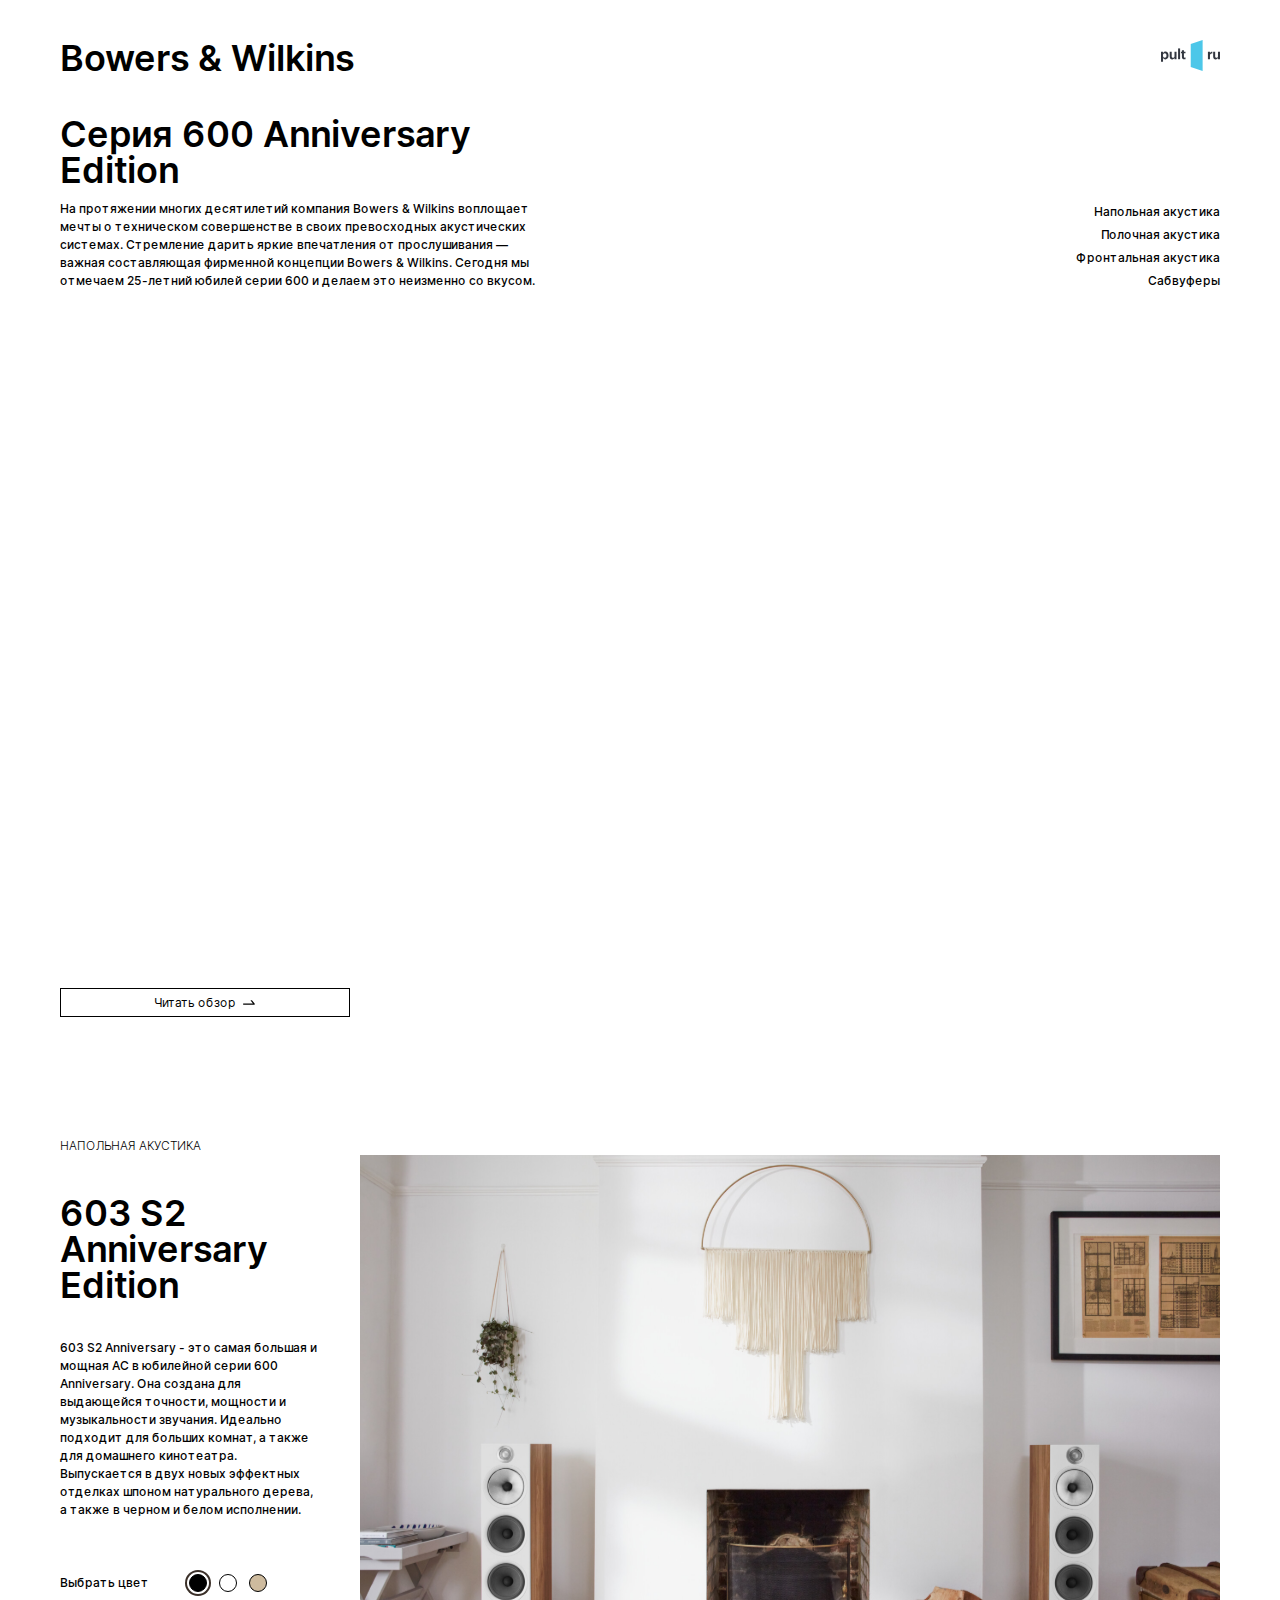
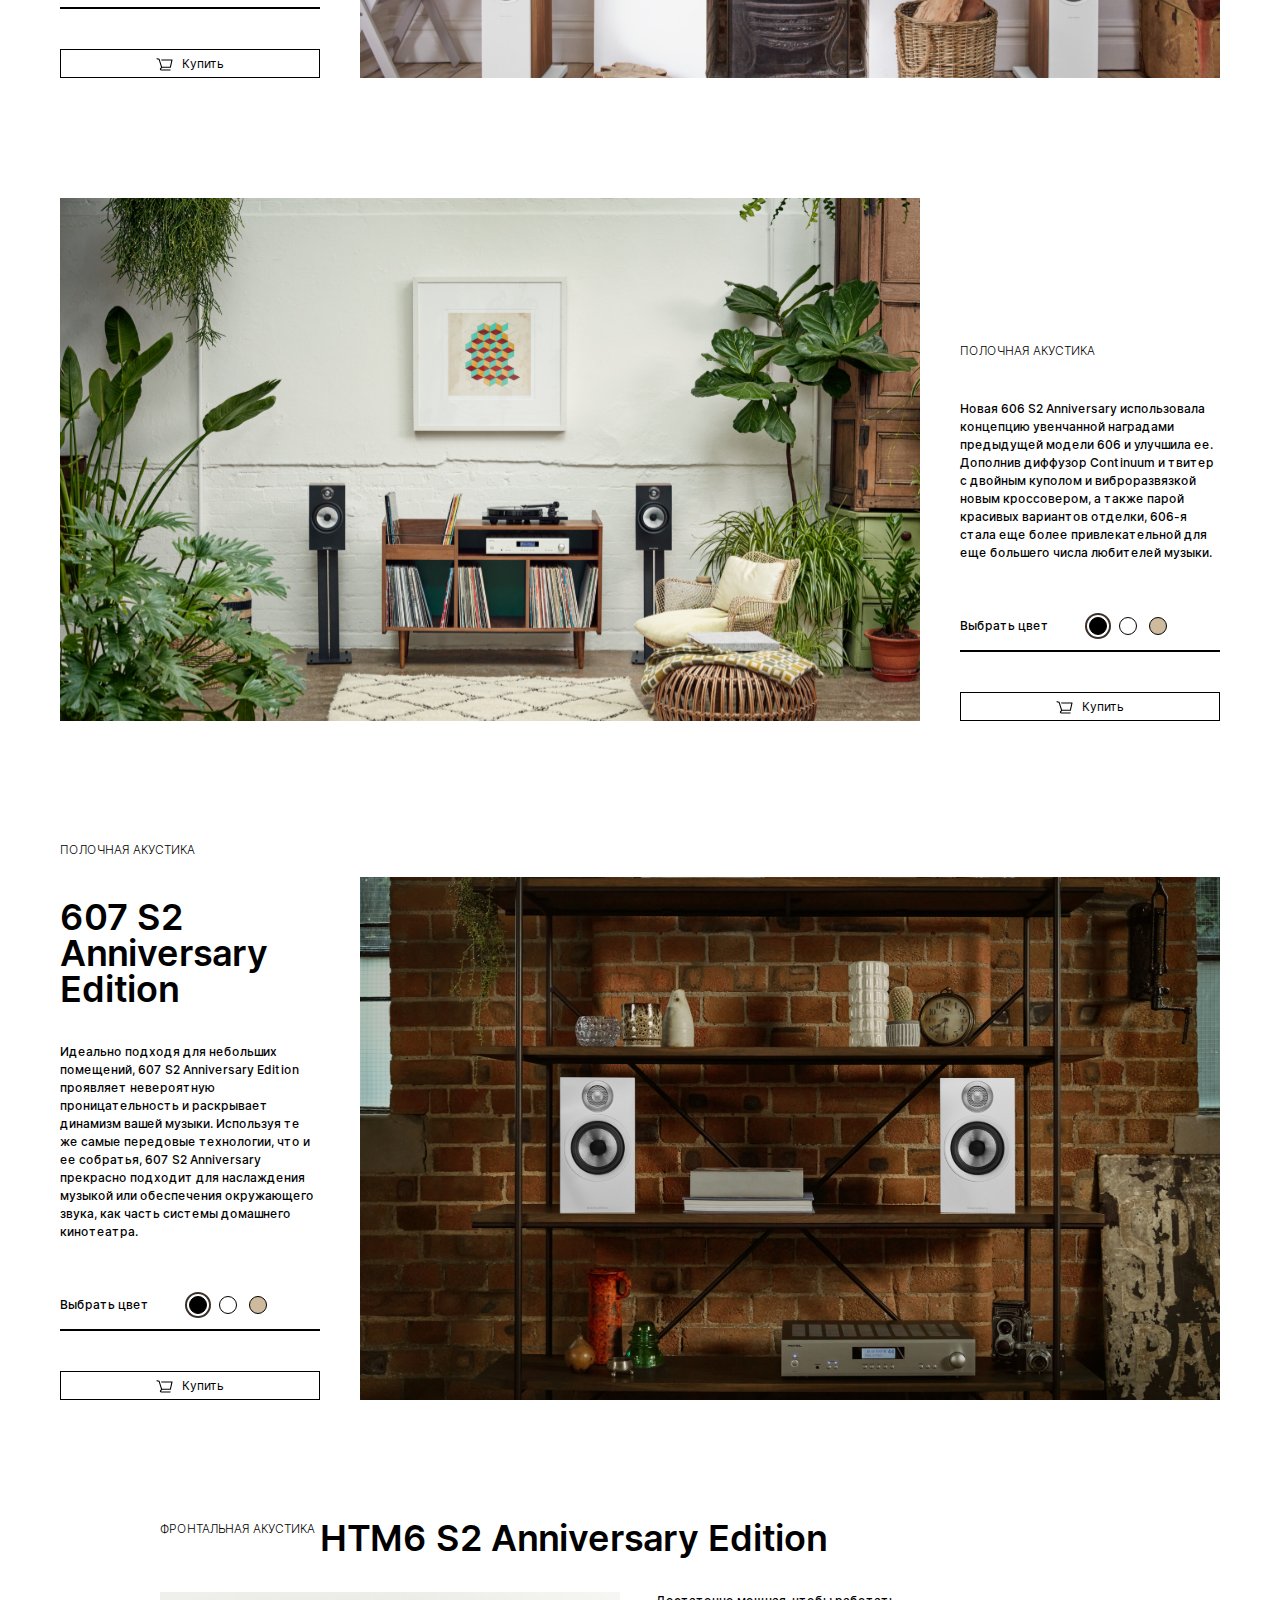
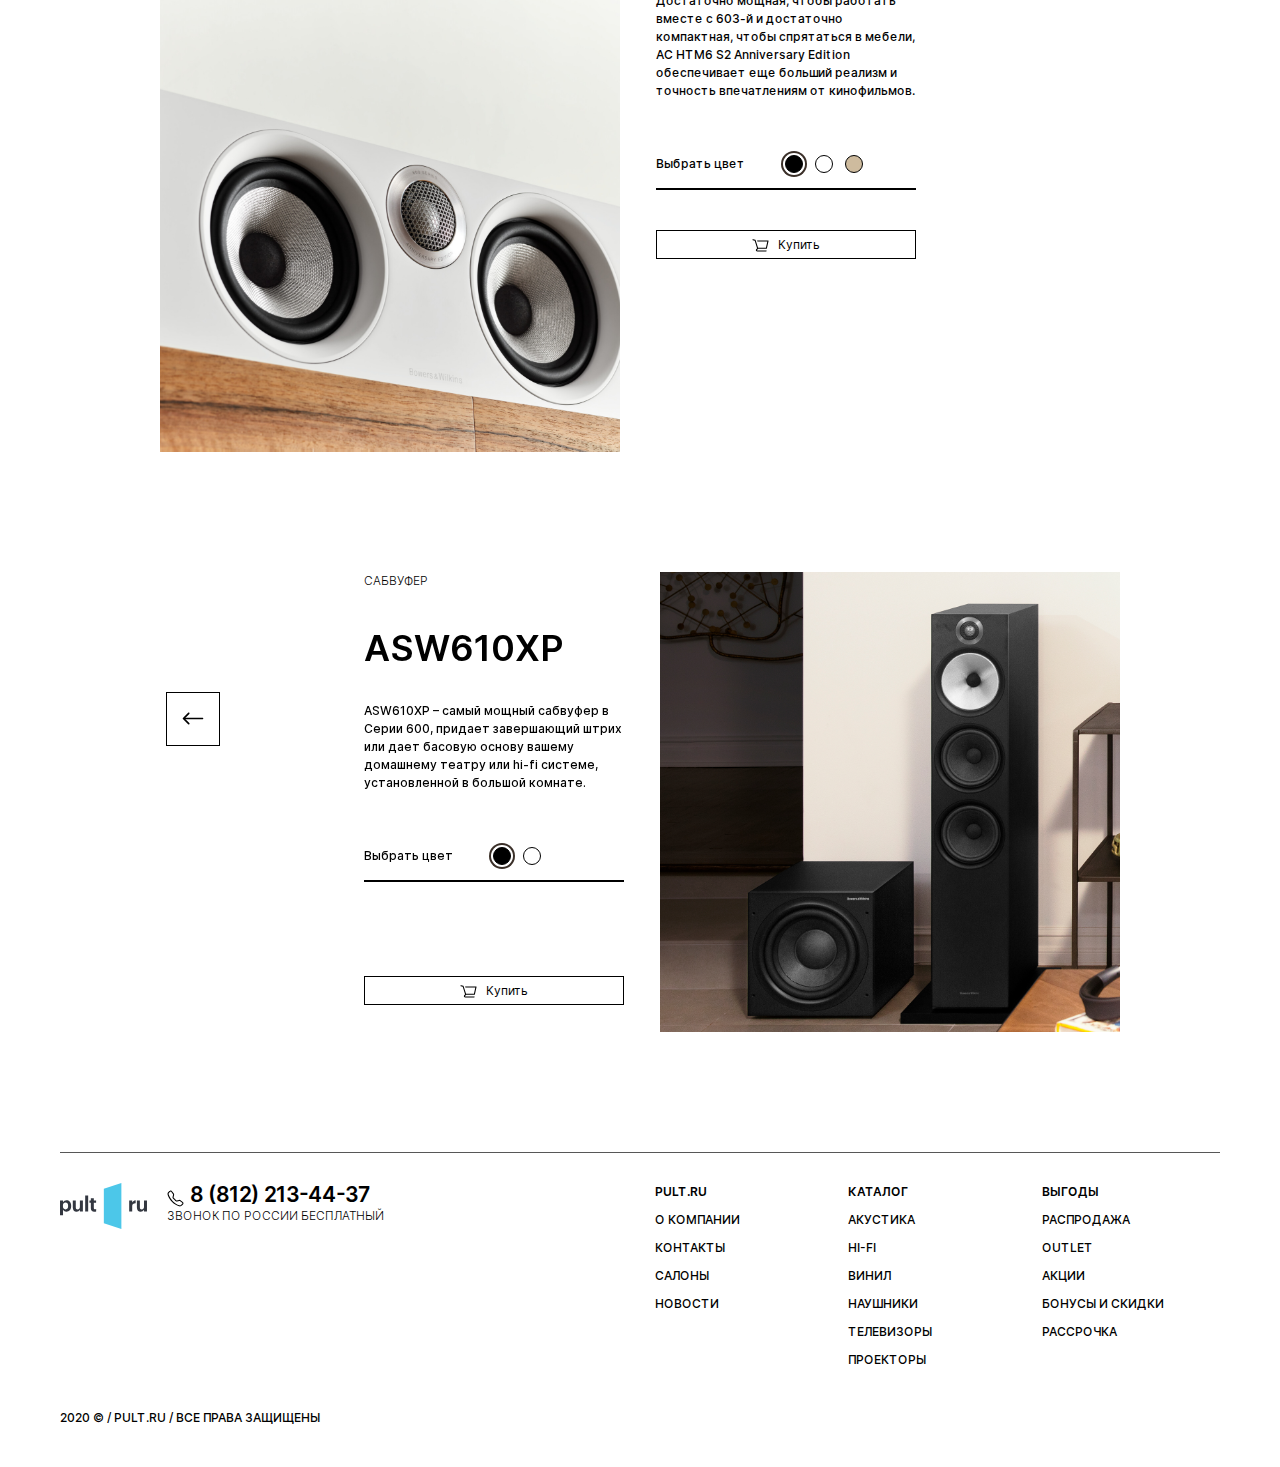
==== commit 397e2396: "bw mobile" ====
--- a/bw/index.html
+++ b/bw/index.html
@@ -12,8 +12,8 @@
 <body>
     <header>
         <div class="container d-flex flex-wrap justify-content-between">
-            <a href="https://st-petersburg.pult.ru/product/akusticheskie-sistemy--akustika-/polochnaya-akustika/b_w/" class="title-1 col-4 col-md-3 col-lg-4 p-0">Bowers & Wilkins</a>
-            <a href="https://www.pult.ru/" class="header-logo__pult col-4 col-md-2 col-lg-1 p-0 text-right">
+            <a href="https://st-petersburg.pult.ru/product/akusticheskie-sistemy--akustika-/polochnaya-akustika/b_w/" class="title-1 col-9 col-md-3 col-lg-4 p-0">Bowers & Wilkins</a>
+            <a href="https://www.pult.ru/" class="header-logo__pult col-3 col-md-2 col-lg-1 p-0 text-right">
                 <img src="img/logo_pult.svg" alt="Лого pult">
             </a>
 
@@ -25,7 +25,7 @@
                 <div class="title-1 w-100 mb-3">Серия 600 Anniversary Edition</div>
                 <div>На протяжении многих десятилетий компания Bowers & Wilkins воплощает мечты о техническом совершенстве в своих превосходных акустических системах. Стремление дарить яркие впечатления от прослушивания — важная составляющая фирменной концепции Bowers & Wilkins. Сегодня мы отмечаем 25-летний юбилей серии 600 и делаем это неизменно со вкусом.</div>
             </div>
-            <nav class="col-12 col-md-3 col-lg-2 p-0">
+            <nav class="col-12 col-md-3 col-lg-2 p-0 mt-5 mt-md-0 text-left text-md-right">
                 <a href="#floor" class="w-100">Напольная акустика</a>
                 <a href="#shelf" class="w-100">Полочная акустика</a>
                 <a href="#front" class="w-100">Фронтальная акустика</a>
@@ -43,10 +43,12 @@
     </section>
     <section id="floor">
         <div class="container d-flex flex-wrap justify-content-between align-items-end">
-            <div class="banner banner-603 order-2"></div>
+            <div class="d-md-none section-descr text-uppercase">напольная акустика</div>
+            <div class="title-1 mb-3 d-md-none">603 S2 Anniversary Edition</div><div class="banner banner-603 order-md-2"></div>
             <div class="item-details">
-                <div class="section-descr text-uppercase">напольная акустика</div>
-                <div class="title-1 mb-5">603 S2 Anniversary Edition</div>
+                <div class="d-none d-md-block section-descr text-uppercase">напольная акустика</div>
+                <div class="d-none d-md-block title-1 mb-5">603 S2 Anniversary Edition</div>
+
                 <div class="w-100 item-descr-txt">603 S2 Anniversary - это самая большая и мощная АС в юбилейной серии 600 Anniversary. Она создана для выдающейся точности, мощности и музыкальности звучания. Идеально подходит для больших комнат, а также для домашнего кинотеатра. Выпускается в двух новых эффектных отделках шпоном натурального дерева, а также в черном и белом исполнении.</div>
                 <div class="colour-block d-flex flex-wrap align-items-center">
                     <div>Выбрать цвет</div>
@@ -66,10 +68,12 @@
     </section>
     <section id="shelf">
         <div class="container d-flex flex-wrap justify-content-between align-items-end">
+            <div class="d-md-none section-descr text-uppercase">полочная акустика</div>
+            <div class="title-1 mb-3 d-md-none">606 S2 Anniversary Edition</div>
             <div class="banner banner-606"></div>
             <div class="item-details">
-                <div class="section-descr text-uppercase">полочная акустика</div>
-                <div class="title-1 mb-5">606 S2 Anniversary Edition</div>
+                <div class="d-none d-md-block section-descr text-uppercase">полочная акустика</div>
+                <div class="d-none d-md-blocktitle-1 mb-5">606 S2 Anniversary Edition</div>
                 <div class="w-100 item-descr-txt">Новая 606 S2 Anniversary использовала концепцию увенчанной наградами предыдущей модели 606 и улучшила ее. Дополнив диффузор Continuum и твитер с двойным куполом и виброразвязкой новым кроссовером, а также парой красивых вариантов отделки, 606-я стала еще более привлекательной для еще большего числа любителей музыки.</div>
                 <div class="colour-block d-flex flex-wrap align-items-center">
                     <div>Выбрать цвет</div>
@@ -89,10 +93,12 @@
     </section>
     <section id="shelf2">
         <div class="container d-flex flex-wrap justify-content-between align-items-end">
-            <div class="banner banner-607 order-2"></div>
+            <div class="d-md-none section-descr text-uppercase">полочная акустика</div>
+            <div class="d-md-none title-1 mb-5">607 S2 Anniversary Edition</div>
+            <div class="banner banner-607 order-md-2"></div>
             <div class="item-details mr-5">
-                <div class="section-descr text-uppercase">полочная акустика</div>
-                <div class="title-1 mb-5">607 S2 Anniversary Edition</div>
+                <div class="d-none d-md-block section-descr text-uppercase">полочная акустика</div>
+                <div class="d-none d-md-block title-1 mb-5">607 S2 Anniversary Edition</div>
                 <div class="w-100 item-descr-txt">Идеально подходя для небольших помещений, 607 S2 Anniversary Edition проявляет невероятную проницательность и раскрывает динамизм вашей музыки. Используя те же самые передовые технологии, что и ее собратья, 607 S2 Anniversary прекрасно подходит для наслаждения музыкой или обеспечения окружающего звука, как часть системы домашнего кинотеатра.</div>
                 <div class="colour-block d-flex flex-wrap align-items-center">
                     <div>Выбрать цвет</div>
@@ -113,10 +119,10 @@
     <section id="front">
         <div class="container d-flex flex-wrap">
             <div class="d-flex flex-wrap w-100">
-                <div class="section-descr text-uppercase col-lg-2 p-0 mr-3">фронтальная акустика</div>
-                <div class="title-1 mb-5 col-lg-7 p-0">HTM6 S2 Anniversary Edition</div>
-            </div>
-            <div class="banner banner-small banner-htm6 mr-5"></div>
+                <div class="section-descr text-uppercase col-md-3 col-lg-2 p-0">фронтальная акустика</div>
+                <div class="title-1 mb-5 col-md-9 col-lg-7 p-0">HTM6 S2 Anniversary Edition</div>
+            </div>
+            <div class="banner banner-small banner-htm6 mr-md-5"></div>
             <div class="item-details">
                 <div class="w-100 item-descr-txt">Достаточно мощная, чтобы работать вместе с 603-й и достаточно компактная, чтобы спрятаться в мебели, АС HTM6 S2 Anniversary Edition обеспечивает еще больший реализм и точность впечатлениям от кинофильмов.</div>
                 <div class="colour-block d-flex flex-wrap align-items-center">
@@ -137,8 +143,8 @@
     </section>
     <section id="sub">
         <div class="container d-flex flex-wrap justify-content-end">
-            <div class="banner banner-small banner-asw order-2"></div>
-            <div class="item-details mr-5">
+            <div class="banner banner-small banner-asw order-md-2"></div>
+            <div class="item-details mr-md-5">
                 <div class="section-descr text-uppercase">Сабвуфер</div>
                 <div class="slider js-slider" data-autoplay="false"
                      data-autoplaySpeed="5000" data-infinite="false" data-speed="1000" data-arrows="true" data-dots="false">
--- a/bw/css/main.css
+++ b/bw/css/main.css
@@ -61,6 +61,9 @@
   color: #000000;
   text-decoration: underline;
 }
+a.btn {
+  border-radius: unset!important;
+}
 .title-1 {
   font-weight: 600;
   font-size: 36px;
@@ -157,26 +160,24 @@
 .banner.banner-small.banner-asw {
   background-image: url("../img/ASW610XP.svg");
 }
+.section-descr {
+  font-weight: 300;
+  margin-bottom: 40px;
+}
 .item-details {
   width: 260px;
   position: relative;
 }
-.item-details .section-descr {
-  font-weight: 300;
-  margin-bottom: 40px;
-}
 .item-details .title-1 {
   margin-bottom: 40px;
 }
 .item-details .item-descr-txt {
   margin-bottom: 40px;
-}
-.item-details .colour-block {
-  padding: 15px 0 15px 0;
 }
 .item-details .colour-block {
   border-bottom: 2px solid #000;
   margin-bottom: 40px;
+  padding: 15px 0 15px 0;
 }
 .item-details .colour-block .colour-block-list {
   margin-left: 40px;
@@ -264,6 +265,9 @@
 .item-details .slider .slick-arrow.arrow-left:hover .icon-arrow-full-white {
   display: inline-block;
 }
+.item-details .slider .slick-arrow.slick-disabled {
+  visibility: hidden;
+}
 hr {
   margin: 0;
   padding: 0;
@@ -305,27 +309,76 @@
   margin-bottom: 40px;
 }
 @media (min-width: 320px) and (max-width: 767px) {
+  .container {
+    max-width: 290px!important;
+    padding: 0!important;
+    margin: 0 auto;
+  }
+  #front .container,
+  #sub .container {
+    max-width: 290px !important;
+  }
+  .title-1 {
+    font-size: 24px;
+  }
+  section {
+    padding-bottom: 60px;
+  }
+  .section-descr {
+    margin-bottom: 20px;
+  }
   .iframe-wrapper {
     margin-bottom: 15px;
   }
   .iframe-wrapper iframe {
-    height: 190px;
+    height: 160px;
+  }
+  .banner {
+    width: 288px;
+    height: 200px;
+    margin-bottom: 12px;
+  }
+  .banner.banner-small {
+    width: 288px;
+    height: 200px;
+    margin-bottom: 12px;
+  }
+  .banner.banner-small.banner-htm6 {
+    background-position: center;
   }
   .item-details .item-img {
     width: 304px;
   }
-  .item-details .item-descr .colour-block .colour-block-list {
+  .item-details .item-descr-txt {
+    margin-bottom: 20px;
+  }
+  .item-details .colour-block {
+    margin-bottom: 110px;
+  }
+  .item-details .colour-block .colour-block-list {
     width: 100%;
     margin-left: unset;
     margin-top: 12px;
   }
-  .item-details .item-descr .colour-block.silver {
+  .item-details .colour-block.silver {
     border-bottom: none;
   }
-  .item-details .item-descr .achievement .achievement-block-list {
+  .item-details .achievement .achievement-block-list {
     width: 100%;
     margin-left: unset;
     margin-top: 12px;
+  }
+  .item-details .slider .slick-arrow {
+    width: 49%;
+    bottom: 11%;
+    top: unset;
+  }
+  .item-details .slider .slick-arrow.arrow-right {
+    right: 0%;
+    left: unset;
+  }
+  .item-details .slider .slick-arrow.arrow-left {
+    left: 0%;
   }
 }
 @media (min-width: 768px) and (max-width: 1199px) {
@@ -334,6 +387,10 @@
     padding: 0!important;
     margin: 0 auto;
   }
+  #front .container,
+  #sub .container {
+    max-width: 736px!important;
+  }
   .title-1 {
     font-size: 36px;
   }
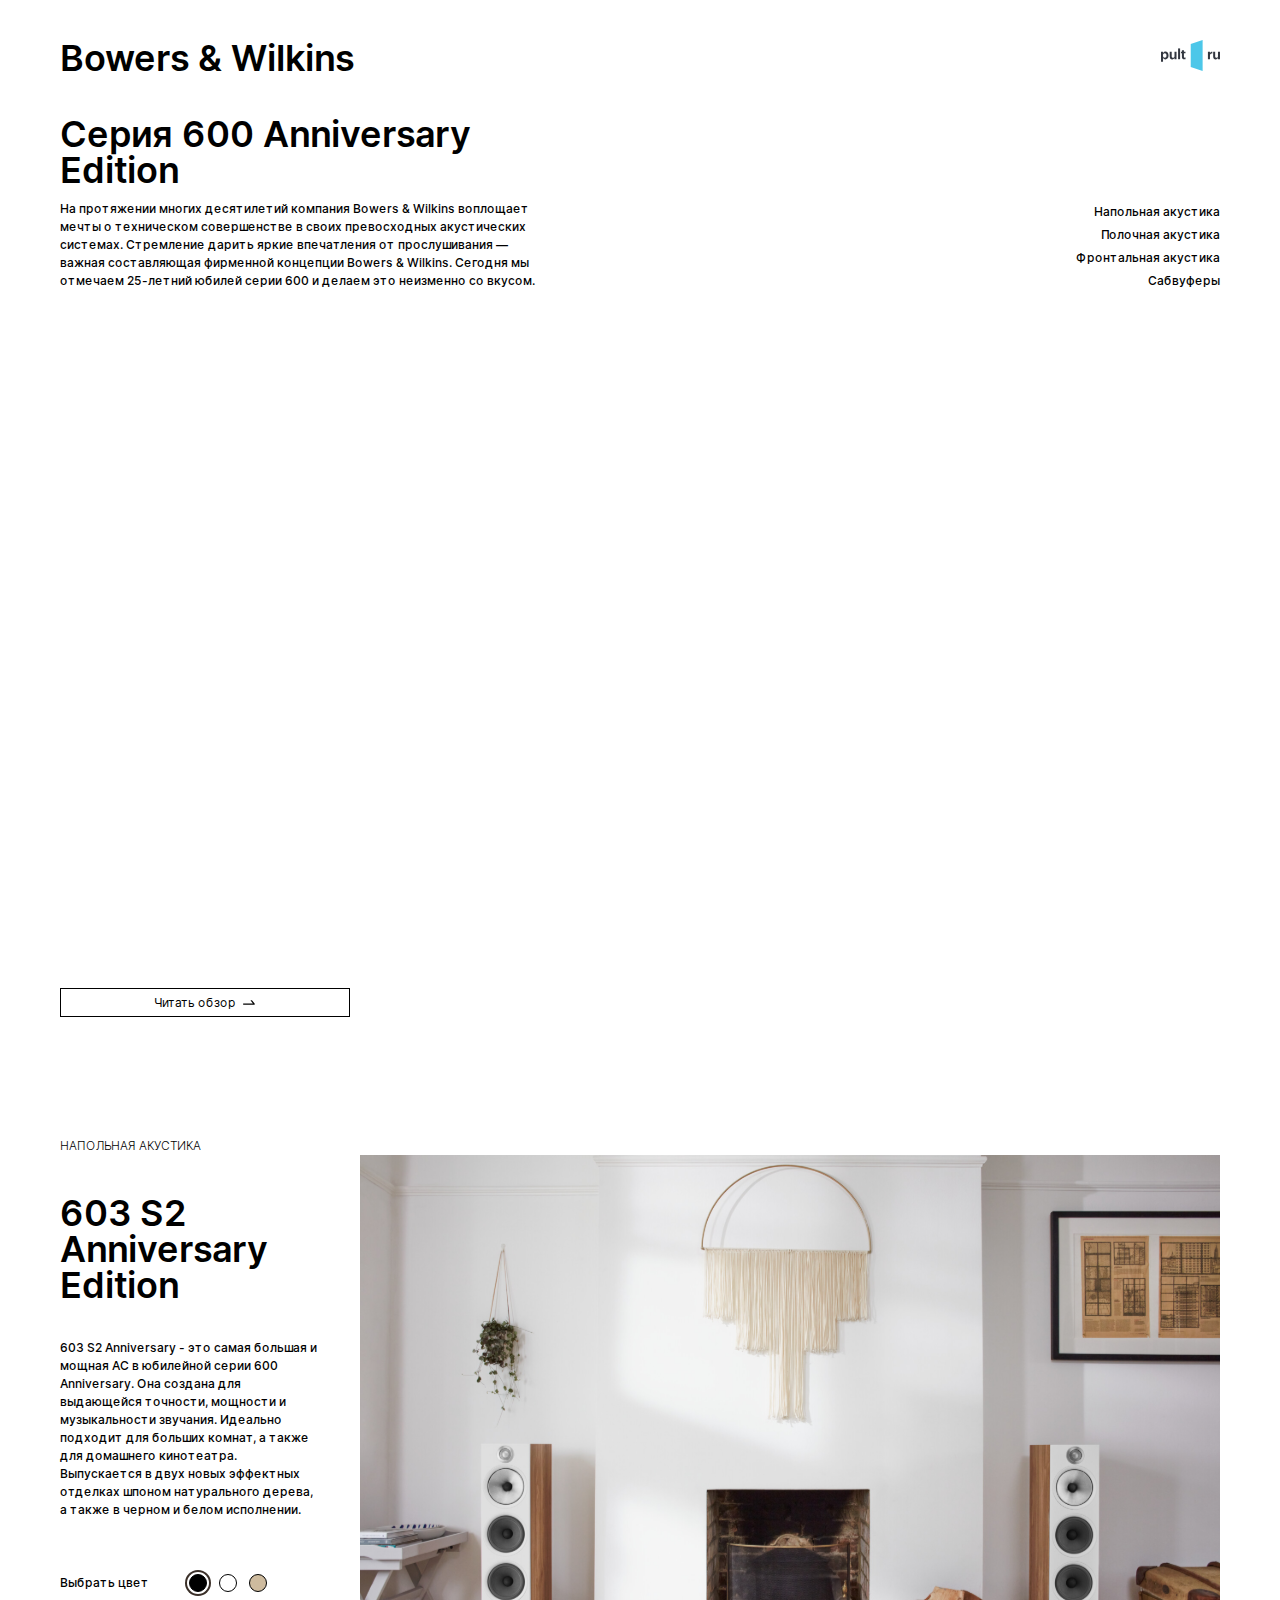
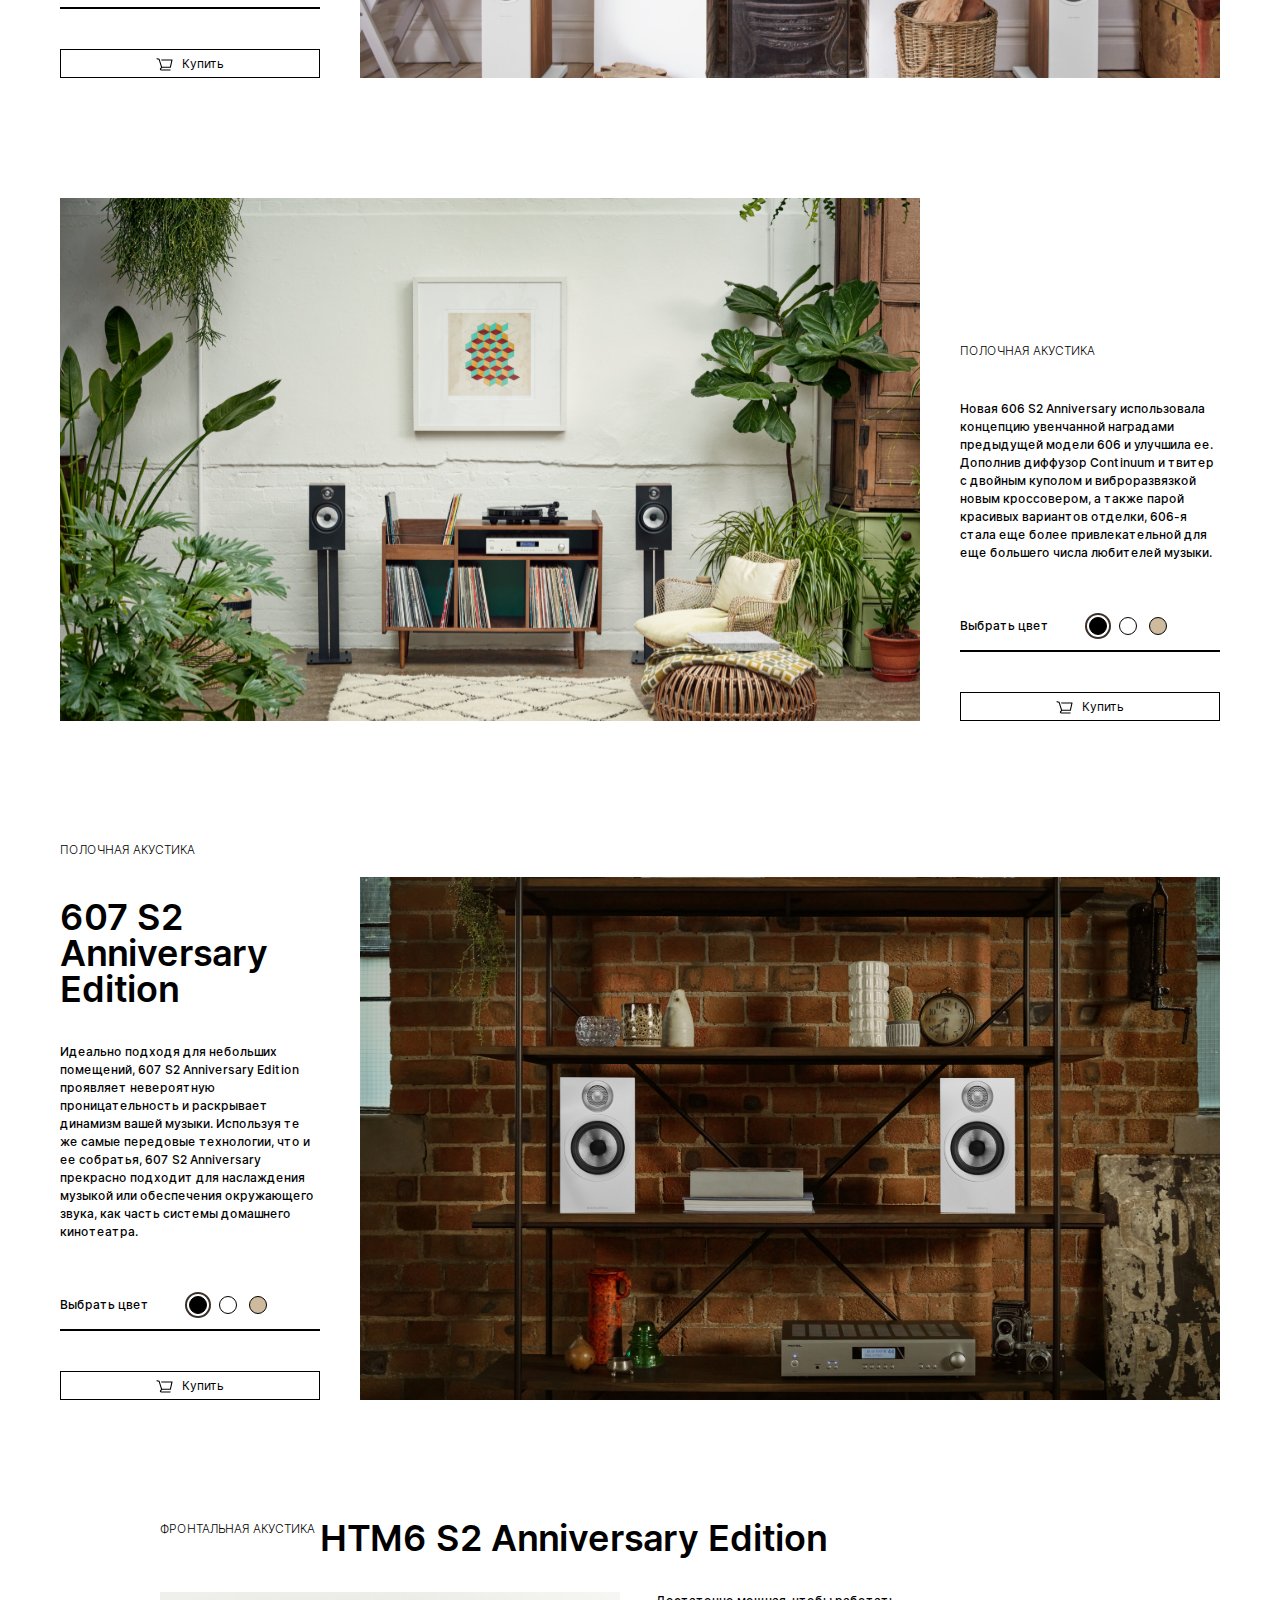
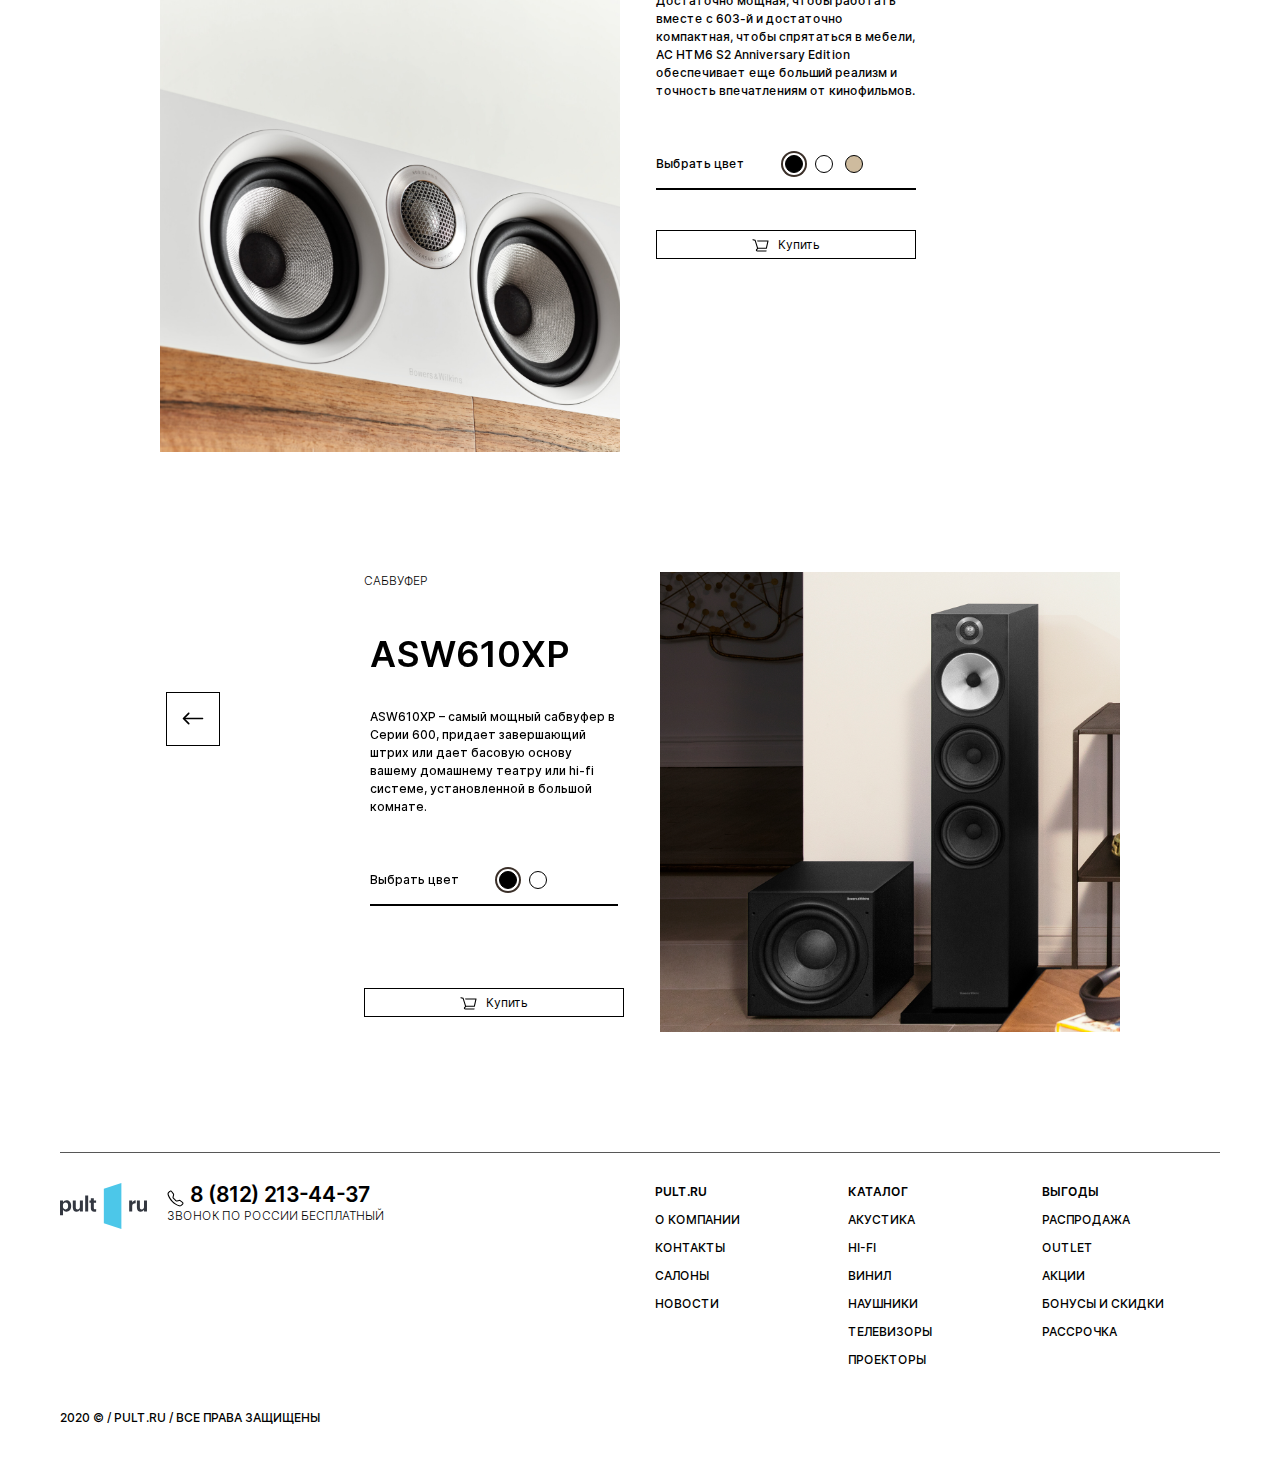
==== commit 9148eb31: "bw mobile" ====
--- a/bw/index.html
+++ b/bw/index.html
@@ -148,7 +148,7 @@
                 <div class="section-descr text-uppercase">Сабвуфер</div>
                 <div class="slider js-slider" data-autoplay="false"
                      data-autoplaySpeed="5000" data-infinite="false" data-speed="1000" data-arrows="true" data-dots="false">
-                    <div class="slider-item">
+                    <div class="slider-item p-2">
                         <div class="title-1 mb-5">ASW610XP</div>
                         <div class="w-100 item-descr-txt">ASW610XP – самый мощный сабвуфер в Серии 600, придает завершающий штрих или дает басовую основу вашему домашнему театру или hi-fi системе, установленной в большой комнате.</div>
                         <div class="colour-block d-flex flex-wrap align-items-center">
@@ -159,7 +159,7 @@
                             </div>
                         </div>
                     </div>
-                    <div class="slider-item">
+                    <div class="slider-item p-2">
                         <div class="title-1 mb-5">ASW610</div>
                         <div class="w-100 item-descr-txt">Длинноходный басовый драйвер ASW610 диаметром 250 мм позволяет перемещать большие объемы воздуха, что необходимо для высокого качества низких частот, а его 200-ваттный аудиофильский усилитель класса D обеспечивает компактному сабвуферу малое выделение тепла.</div>
                         <div class="colour-block d-flex flex-wrap align-items-center">
@@ -170,7 +170,7 @@
                             </div>
                         </div>
                     </div>
-                    <div class="slider-item">
+                    <div class="slider-item p-2">
                         <div class="title-1 mb-5">ASW608</div>
                         <div class="w-100 item-descr-txt">При создании масштабного звучания в малых пространствах нет соперников у ASW608 - самого компактного сабвуфера в Серии 600.</div>
                         <div class="colour-block d-flex flex-wrap align-items-center">
--- a/bw/css/main.css
+++ b/bw/css/main.css
@@ -327,6 +327,10 @@
   .section-descr {
     margin-bottom: 20px;
   }
+  a.btn {
+    padding: 17px 0;
+    border-radius: unset!important;
+  }
   .iframe-wrapper {
     margin-bottom: 15px;
   }
@@ -346,6 +350,9 @@
   .banner.banner-small.banner-htm6 {
     background-position: center;
   }
+  .item-details {
+    width: 100%;
+  }
   .item-details .item-img {
     width: 304px;
   }
@@ -353,7 +360,7 @@
     margin-bottom: 20px;
   }
   .item-details .colour-block {
-    margin-bottom: 110px;
+    margin-bottom: 40px;
   }
   .item-details .colour-block .colour-block-list {
     width: 100%;
@@ -372,6 +379,8 @@
     width: 49%;
     bottom: 11%;
     top: unset;
+    z-index: 1;
+    margin-bottom: 15px;
   }
   .item-details .slider .slick-arrow.arrow-right {
     right: 0%;
@@ -379,6 +388,9 @@
   }
   .item-details .slider .slick-arrow.arrow-left {
     left: 0%;
+  }
+  .item-details .slider .colour-block {
+    margin-bottom: 110px;
   }
 }
 @media (min-width: 768px) and (max-width: 1199px) {
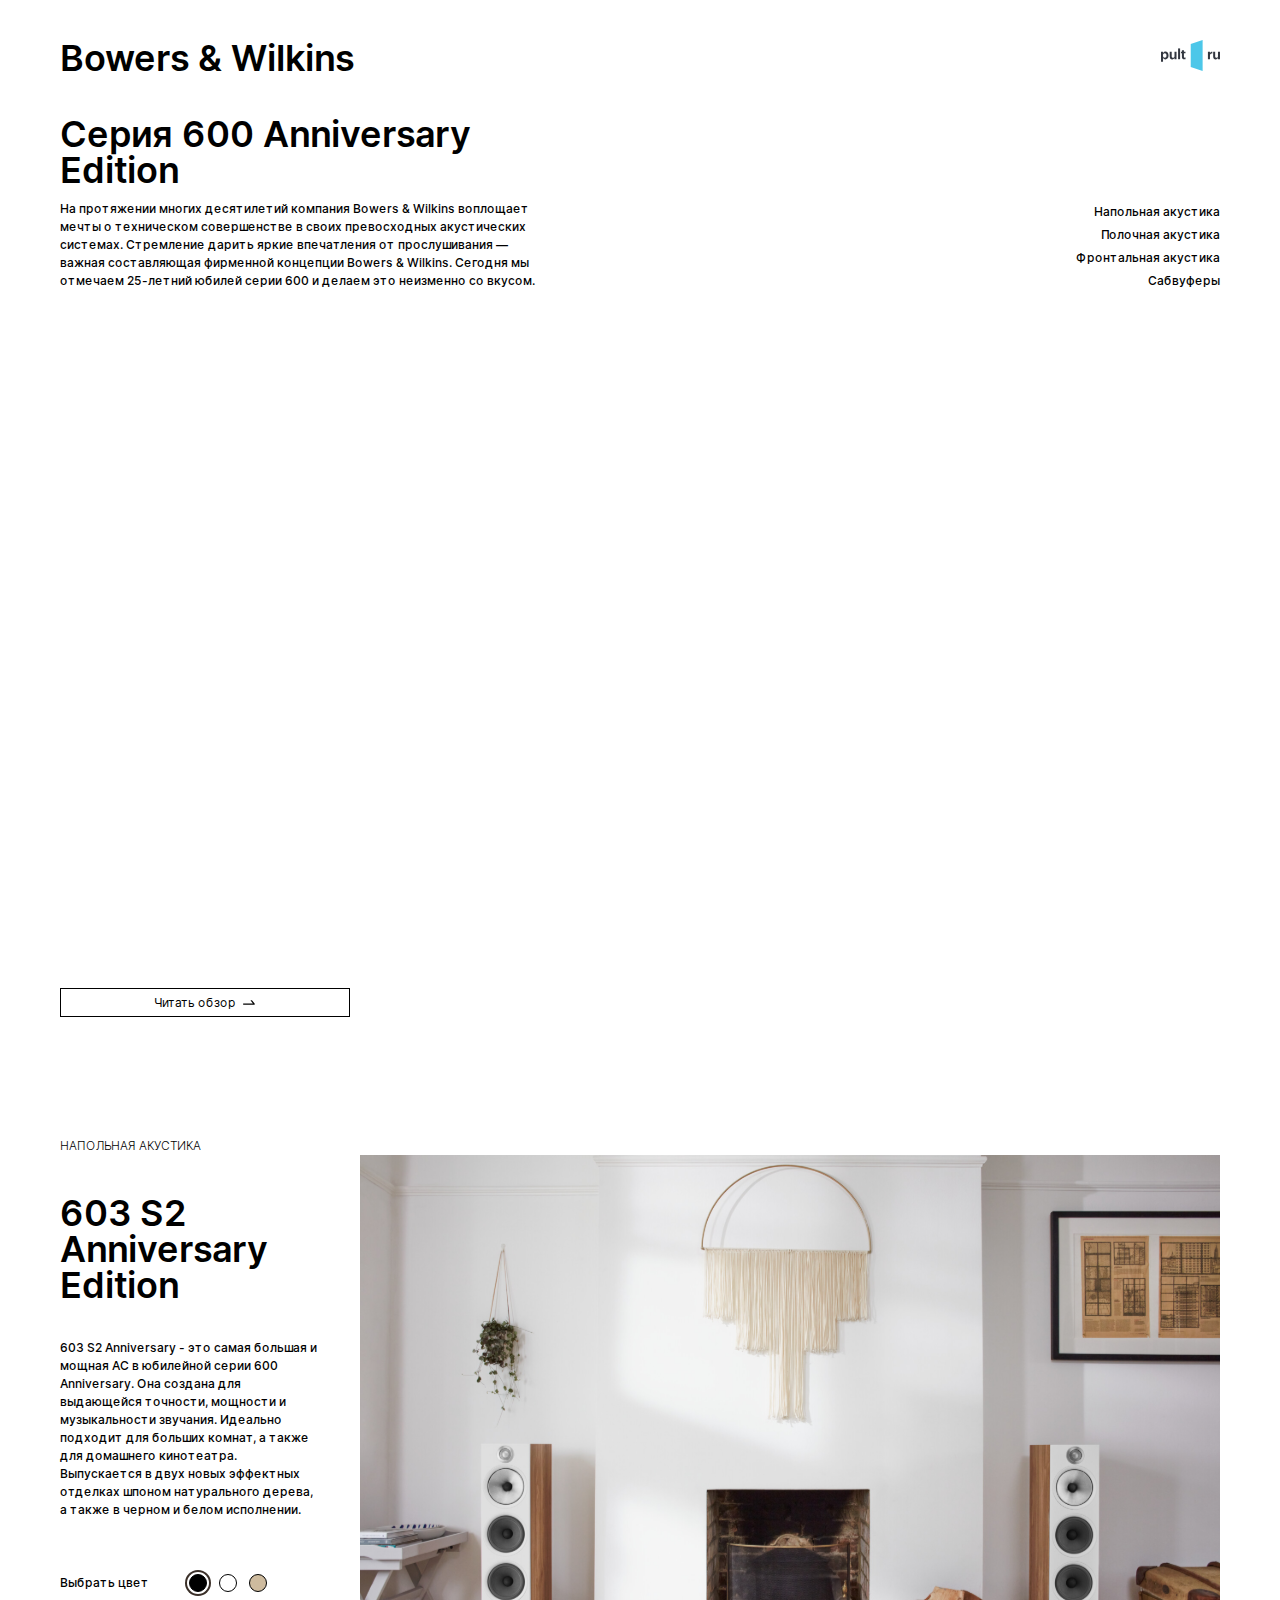
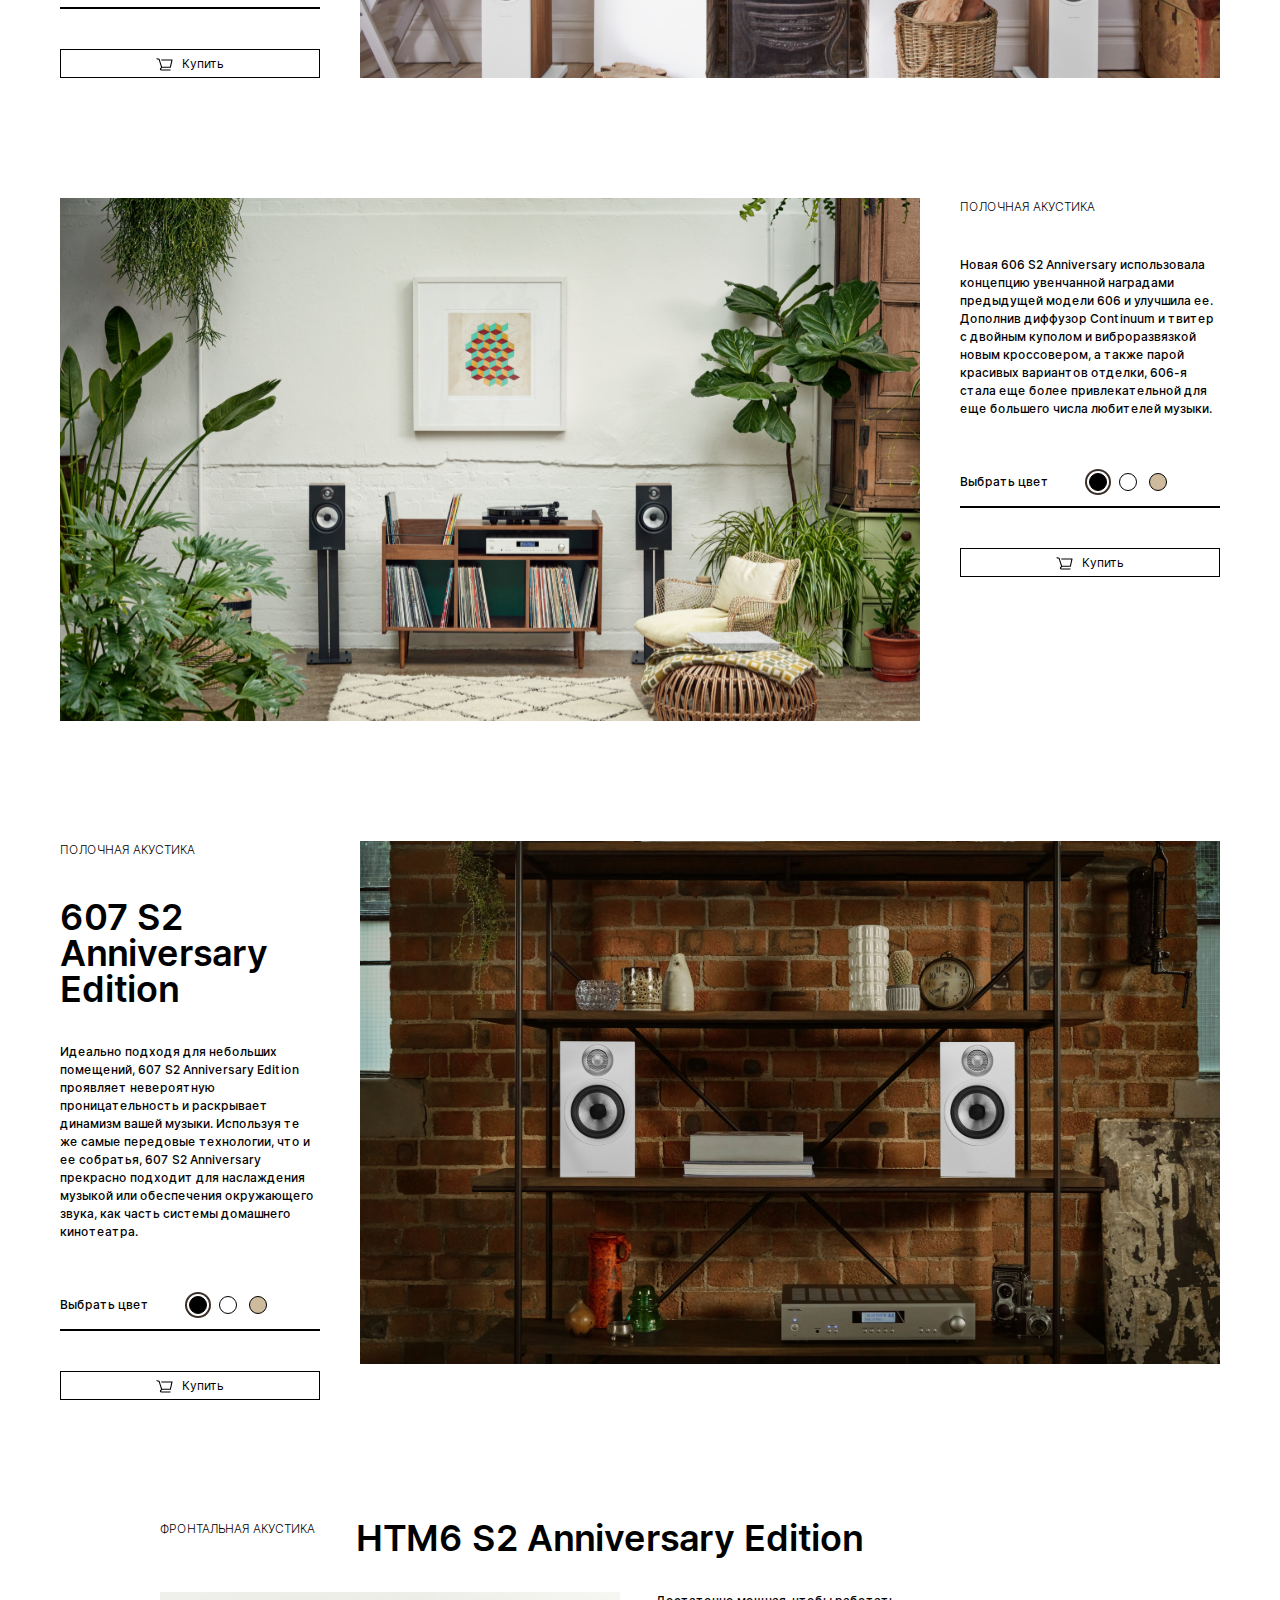
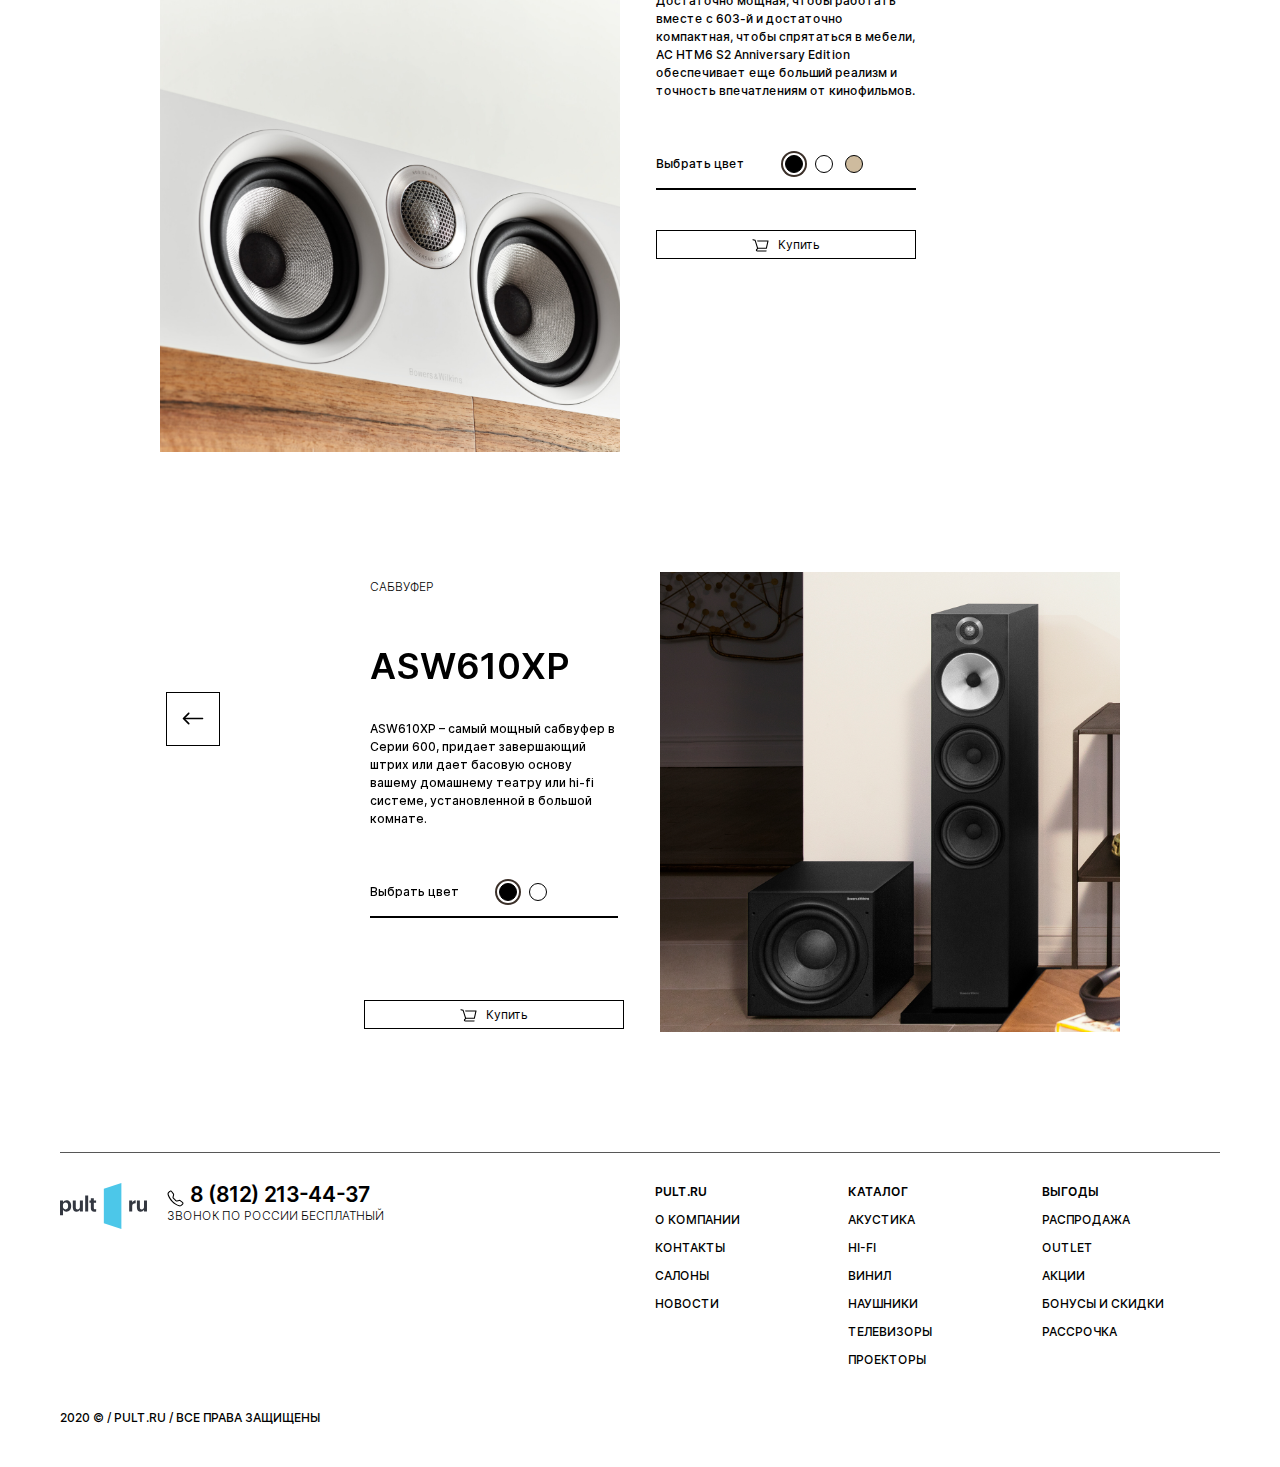
==== commit 7c60b669: "fixes" ====
--- a/bw/index.html
+++ b/bw/index.html
@@ -34,7 +34,7 @@
             <div class="w-100 iframe-wrapper mt-5">
                 <iframe  class="w-100" src="https://www.youtube.com/embed/kLLnOXCxFtc" frameborder="0" allow="accelerometer; autoplay; clipboard-write; encrypted-media; gyroscope; picture-in-picture" allowfullscreen></iframe>
             </div>
-            <a href="#" class="btn d-flex align-items-center justify-content-center col-12 col-md-5 col-lg-3">
+            <a href="https://pult.ru/articles/akusticheskie-sistemy/shestisotye-vsegda-v-tsene-yubileynaya-seriya-kolonok-bowers-wilkins/" class="btn d-flex align-items-center justify-content-center col-12 col-md-5 col-lg-3">
                 <span class="mr-2">Читать обзор</span>
                 <i class="icon icon-arrow"></i>
                 <i class="icon icon-arrow-black"></i>
@@ -67,7 +67,7 @@
         </div>
     </section>
     <section id="shelf">
-        <div class="container d-flex flex-wrap justify-content-between align-items-end">
+        <div class="container d-flex flex-wrap justify-content-between">
             <div class="d-md-none section-descr text-uppercase">полочная акустика</div>
             <div class="title-1 mb-3 d-md-none">606 S2 Anniversary Edition</div>
             <div class="banner banner-606"></div>
@@ -92,7 +92,7 @@
         </div>
     </section>
     <section id="shelf2">
-        <div class="container d-flex flex-wrap justify-content-between align-items-end">
+        <div class="container d-flex flex-wrap justify-content-between">
             <div class="d-md-none section-descr text-uppercase">полочная акустика</div>
             <div class="d-md-none title-1 mb-5">607 S2 Anniversary Edition</div>
             <div class="banner banner-607 order-md-2"></div>
@@ -119,7 +119,7 @@
     <section id="front">
         <div class="container d-flex flex-wrap">
             <div class="d-flex flex-wrap w-100">
-                <div class="section-descr text-uppercase col-md-3 col-lg-2 p-0">фронтальная акустика</div>
+                <div class="section-descr text-uppercase col-md-3 col-lg-2 p-0 mr-lg-5">фронтальная акустика</div>
                 <div class="title-1 mb-5 col-md-9 col-lg-7 p-0">HTM6 S2 Anniversary Edition</div>
             </div>
             <div class="banner banner-small banner-htm6 mr-md-5"></div>
@@ -143,9 +143,10 @@
     </section>
     <section id="sub">
         <div class="container d-flex flex-wrap justify-content-end">
+            <div class="d-md-none col-12 p-0 section-descr text-uppercase text-left">Сабвуфер</div>
             <div class="banner banner-small banner-asw order-md-2"></div>
             <div class="item-details mr-md-5">
-                <div class="section-descr text-uppercase">Сабвуфер</div>
+                <div class="d-none d-md-block section-descr text-uppercase p-2">Сабвуфер</div>
                 <div class="slider js-slider" data-autoplay="false"
                      data-autoplaySpeed="5000" data-infinite="false" data-speed="1000" data-arrows="true" data-dots="false">
                     <div class="slider-item p-2">
